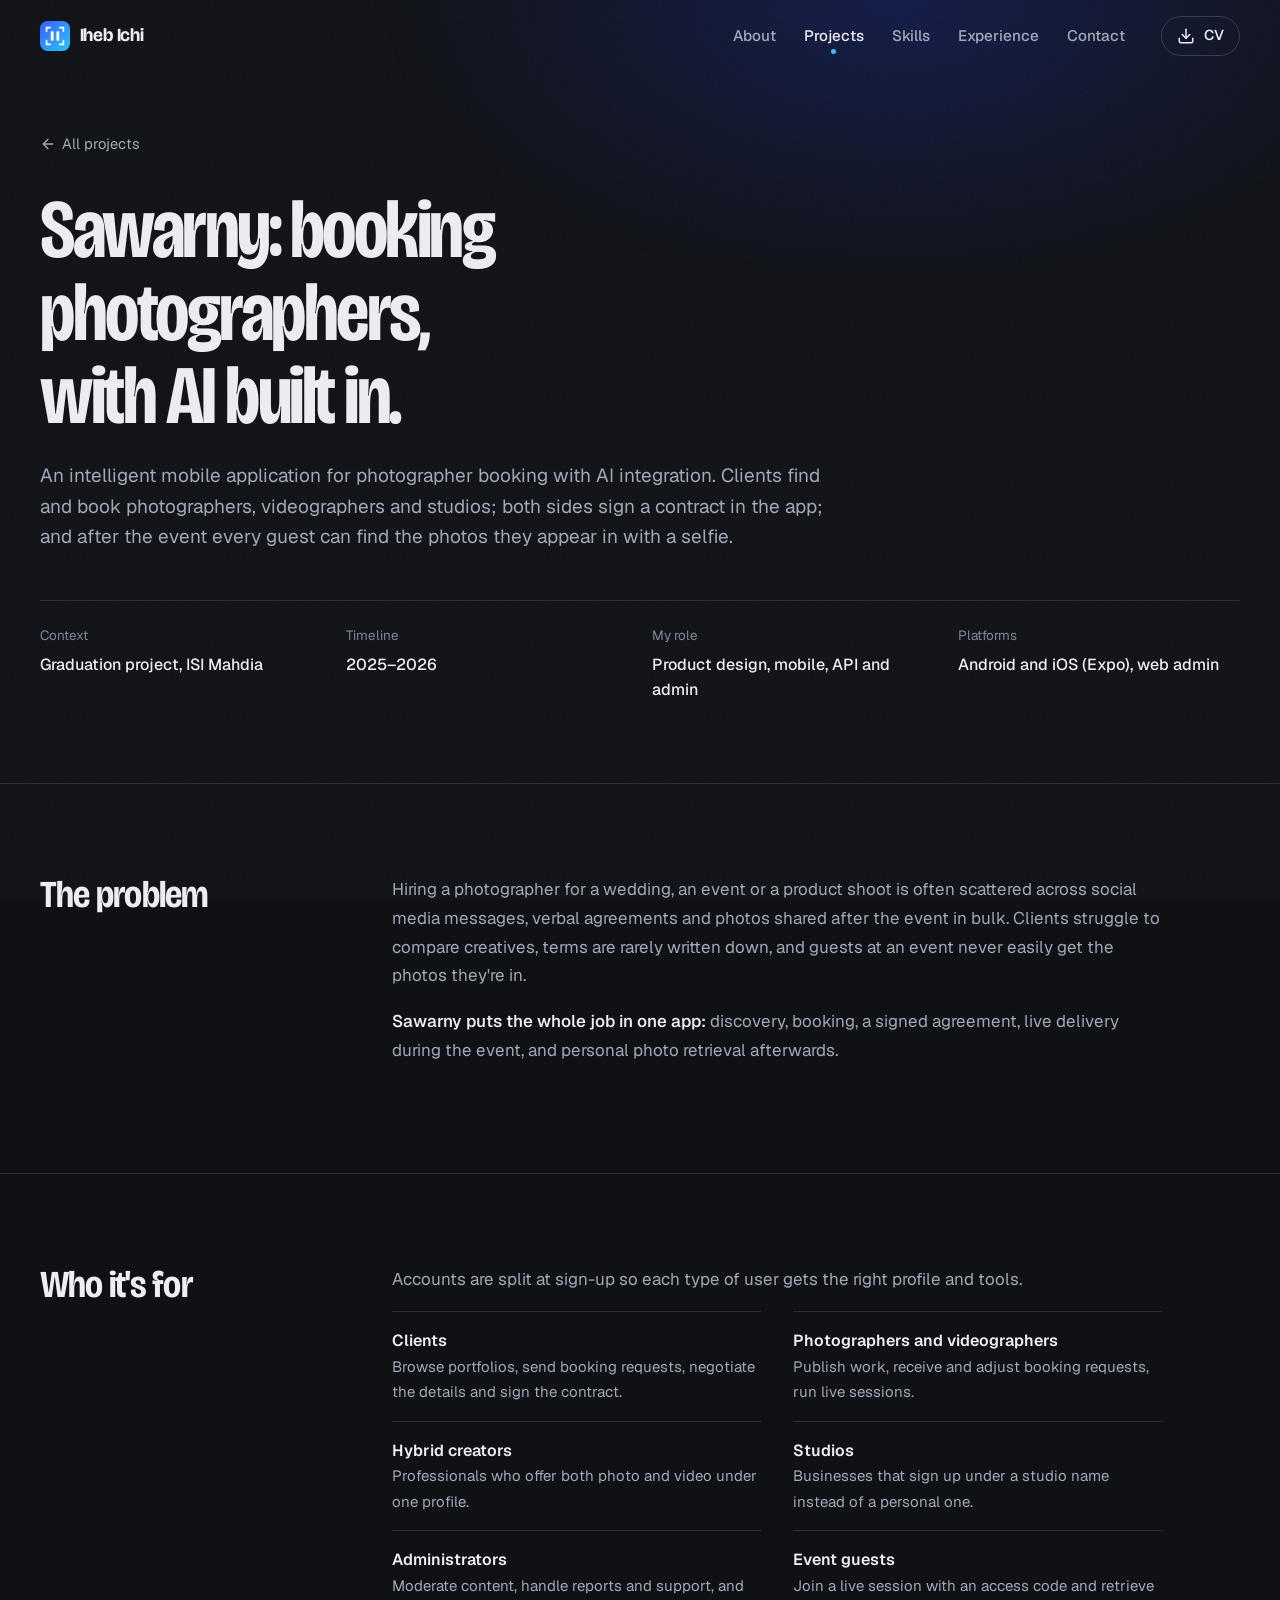
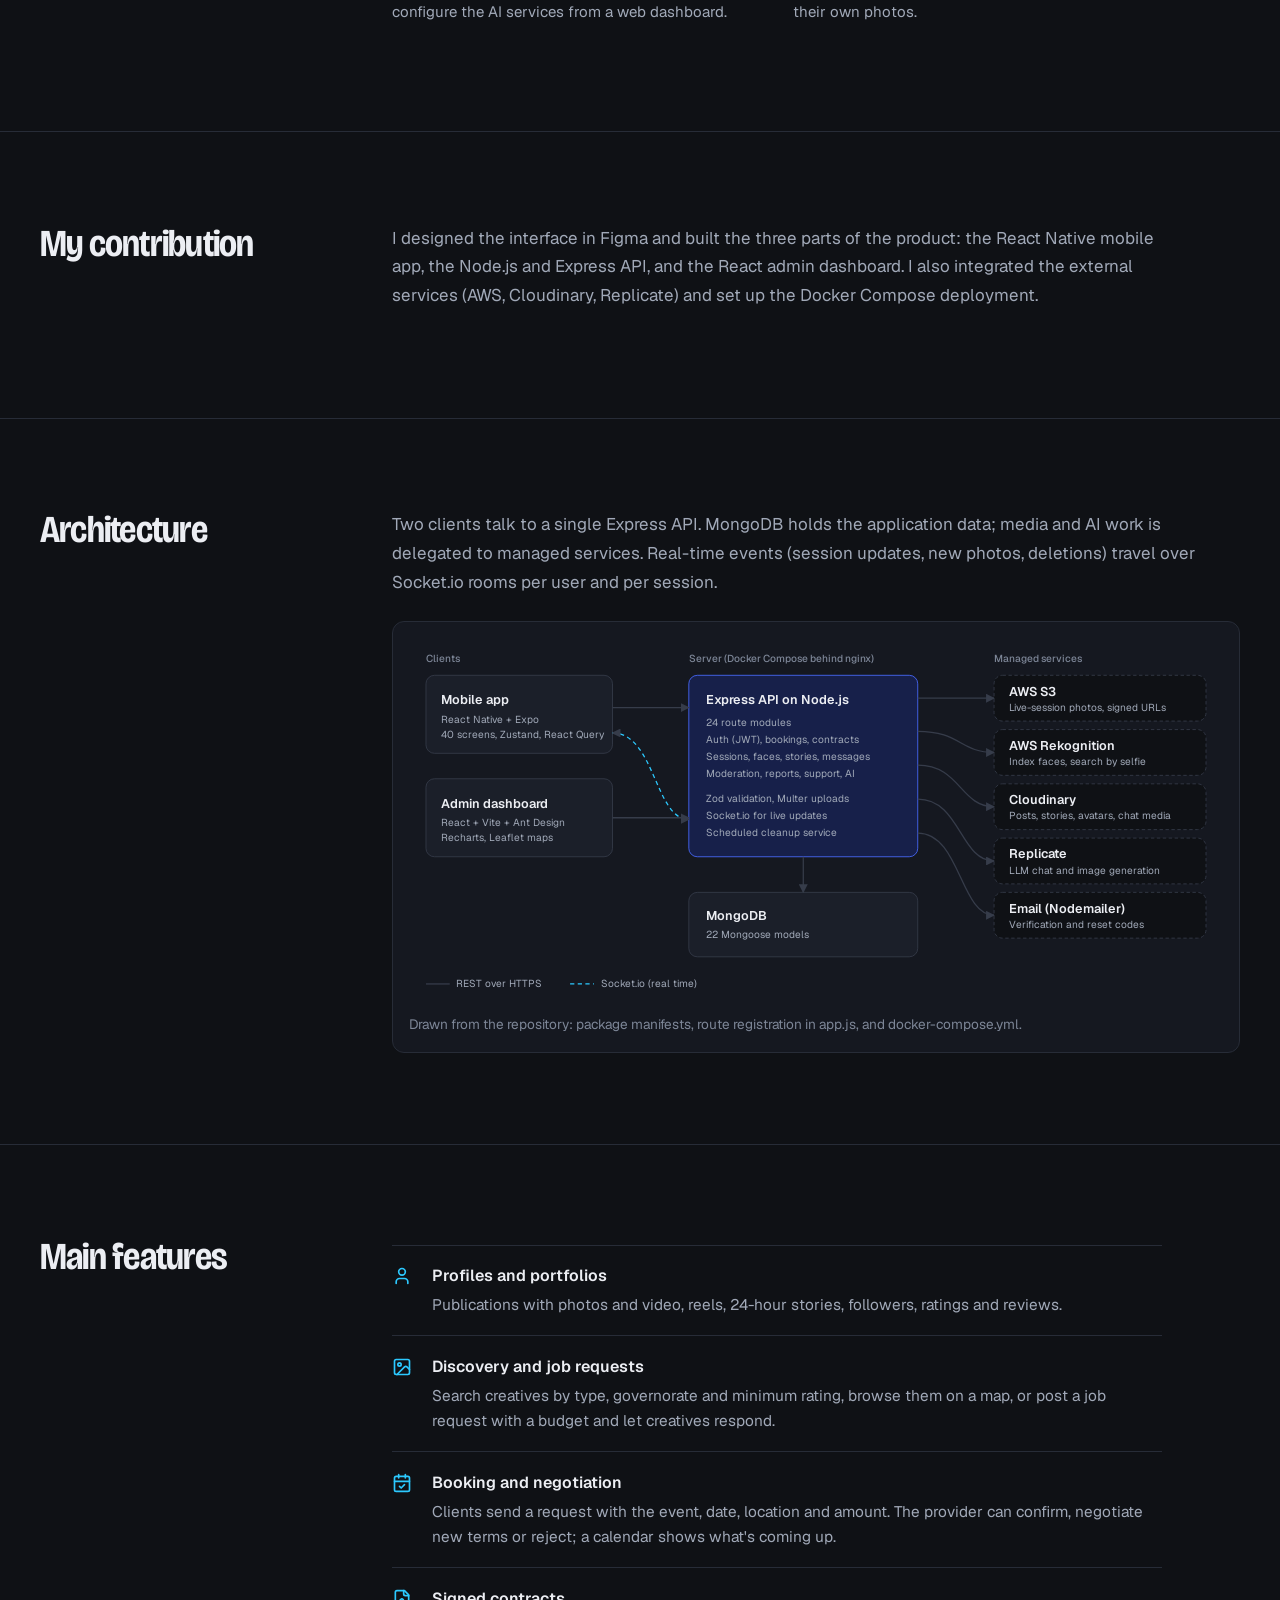
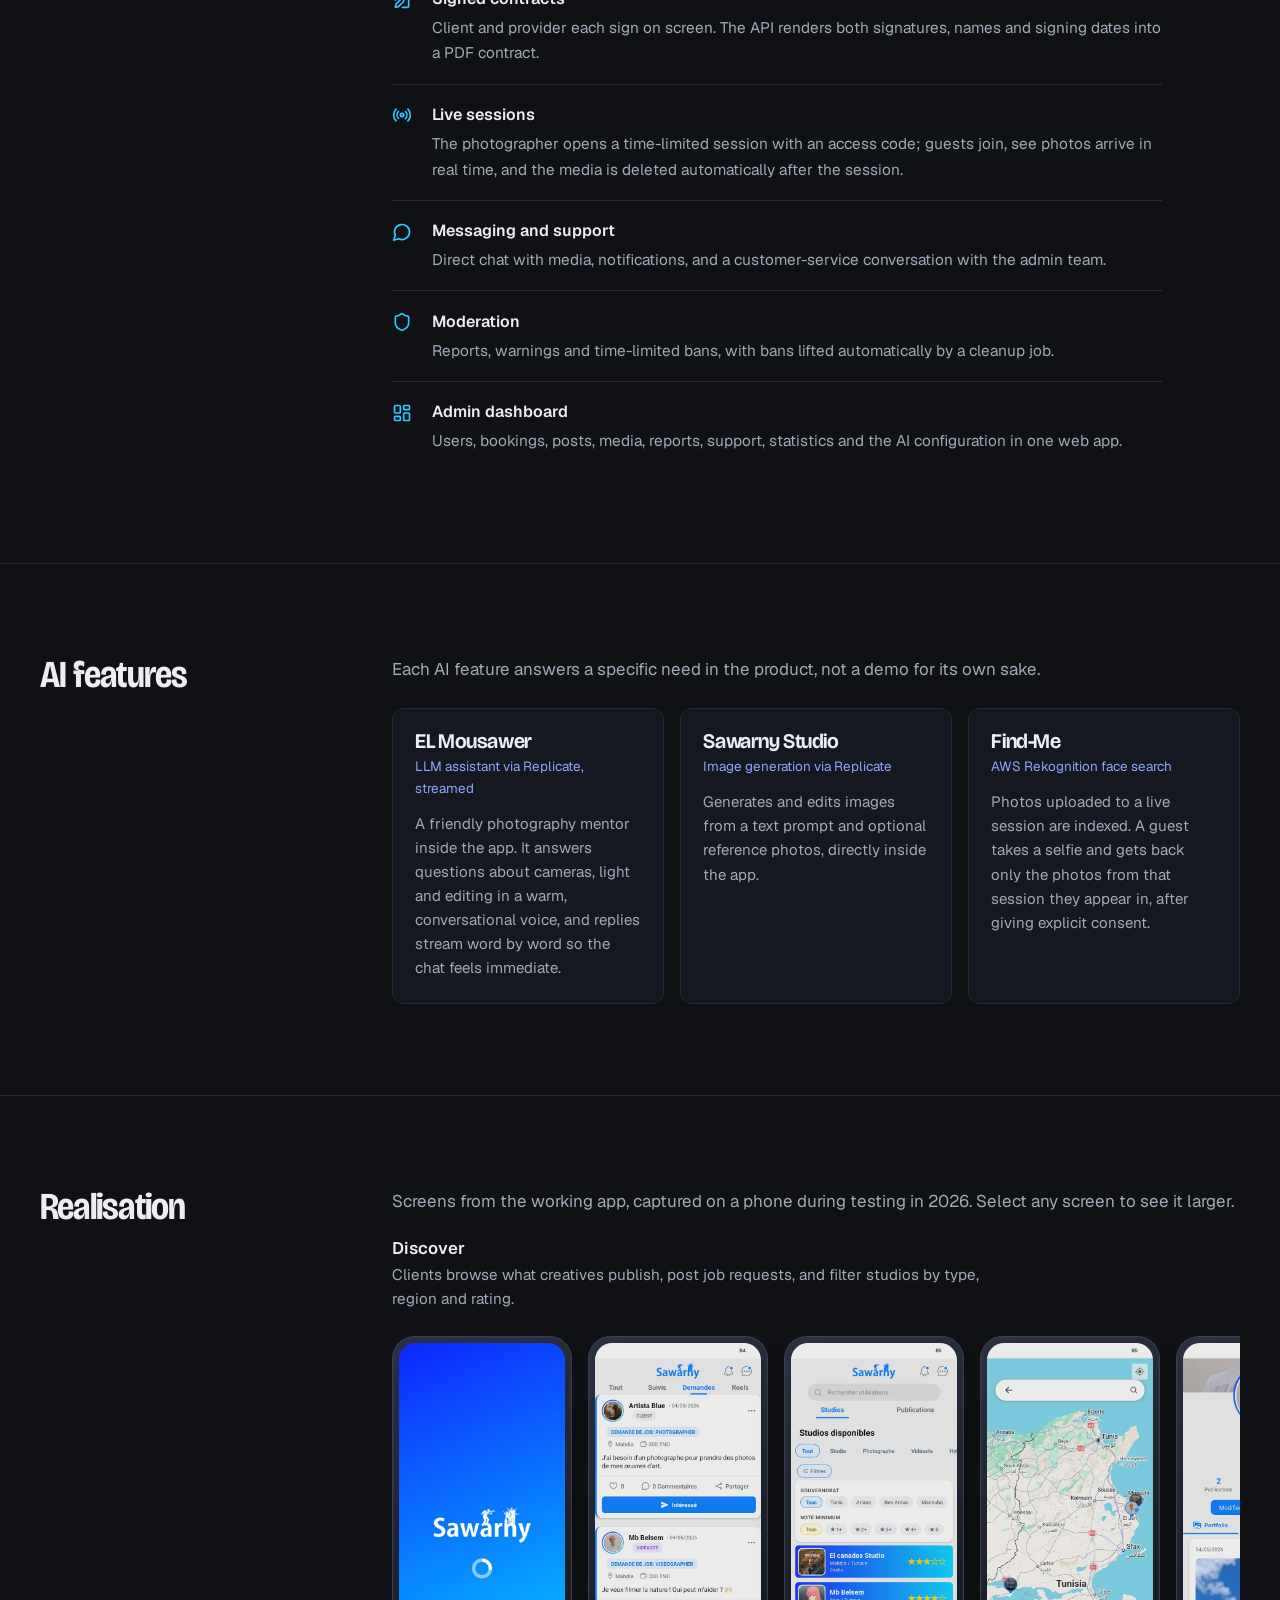
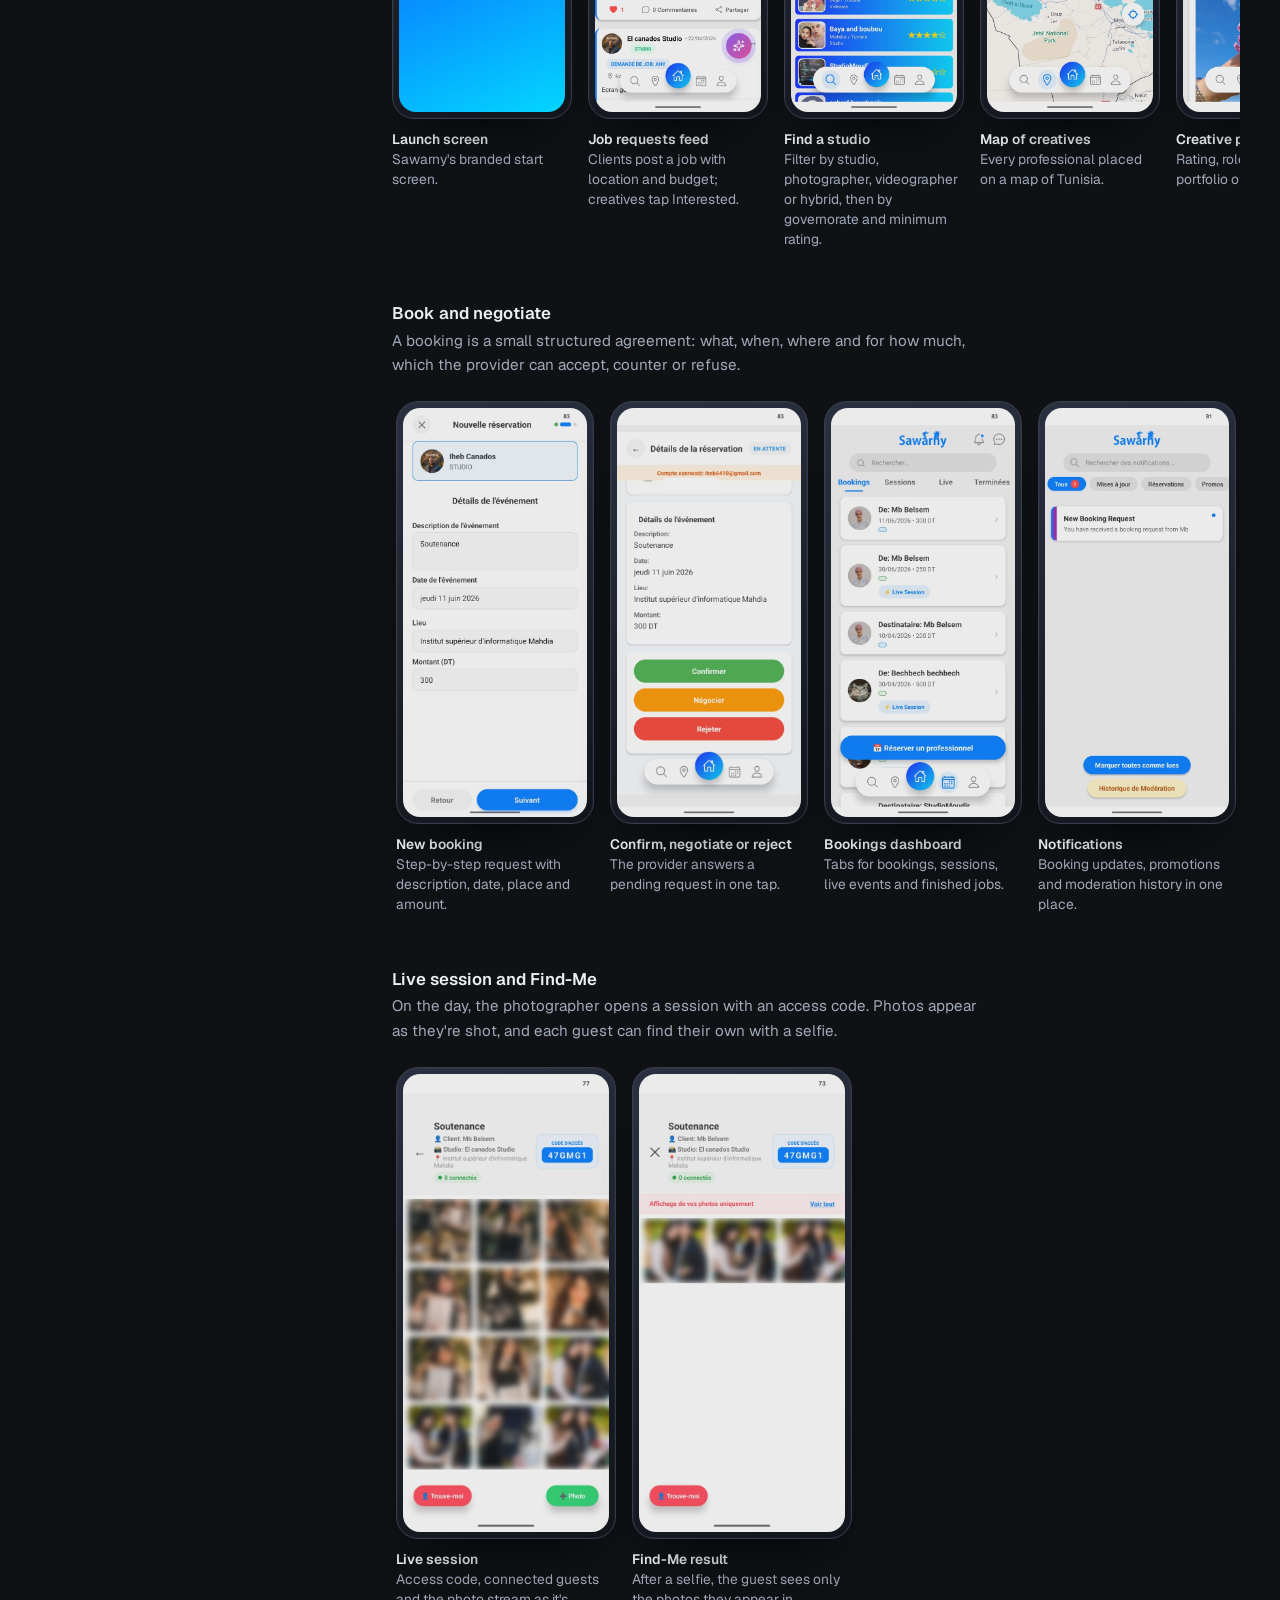
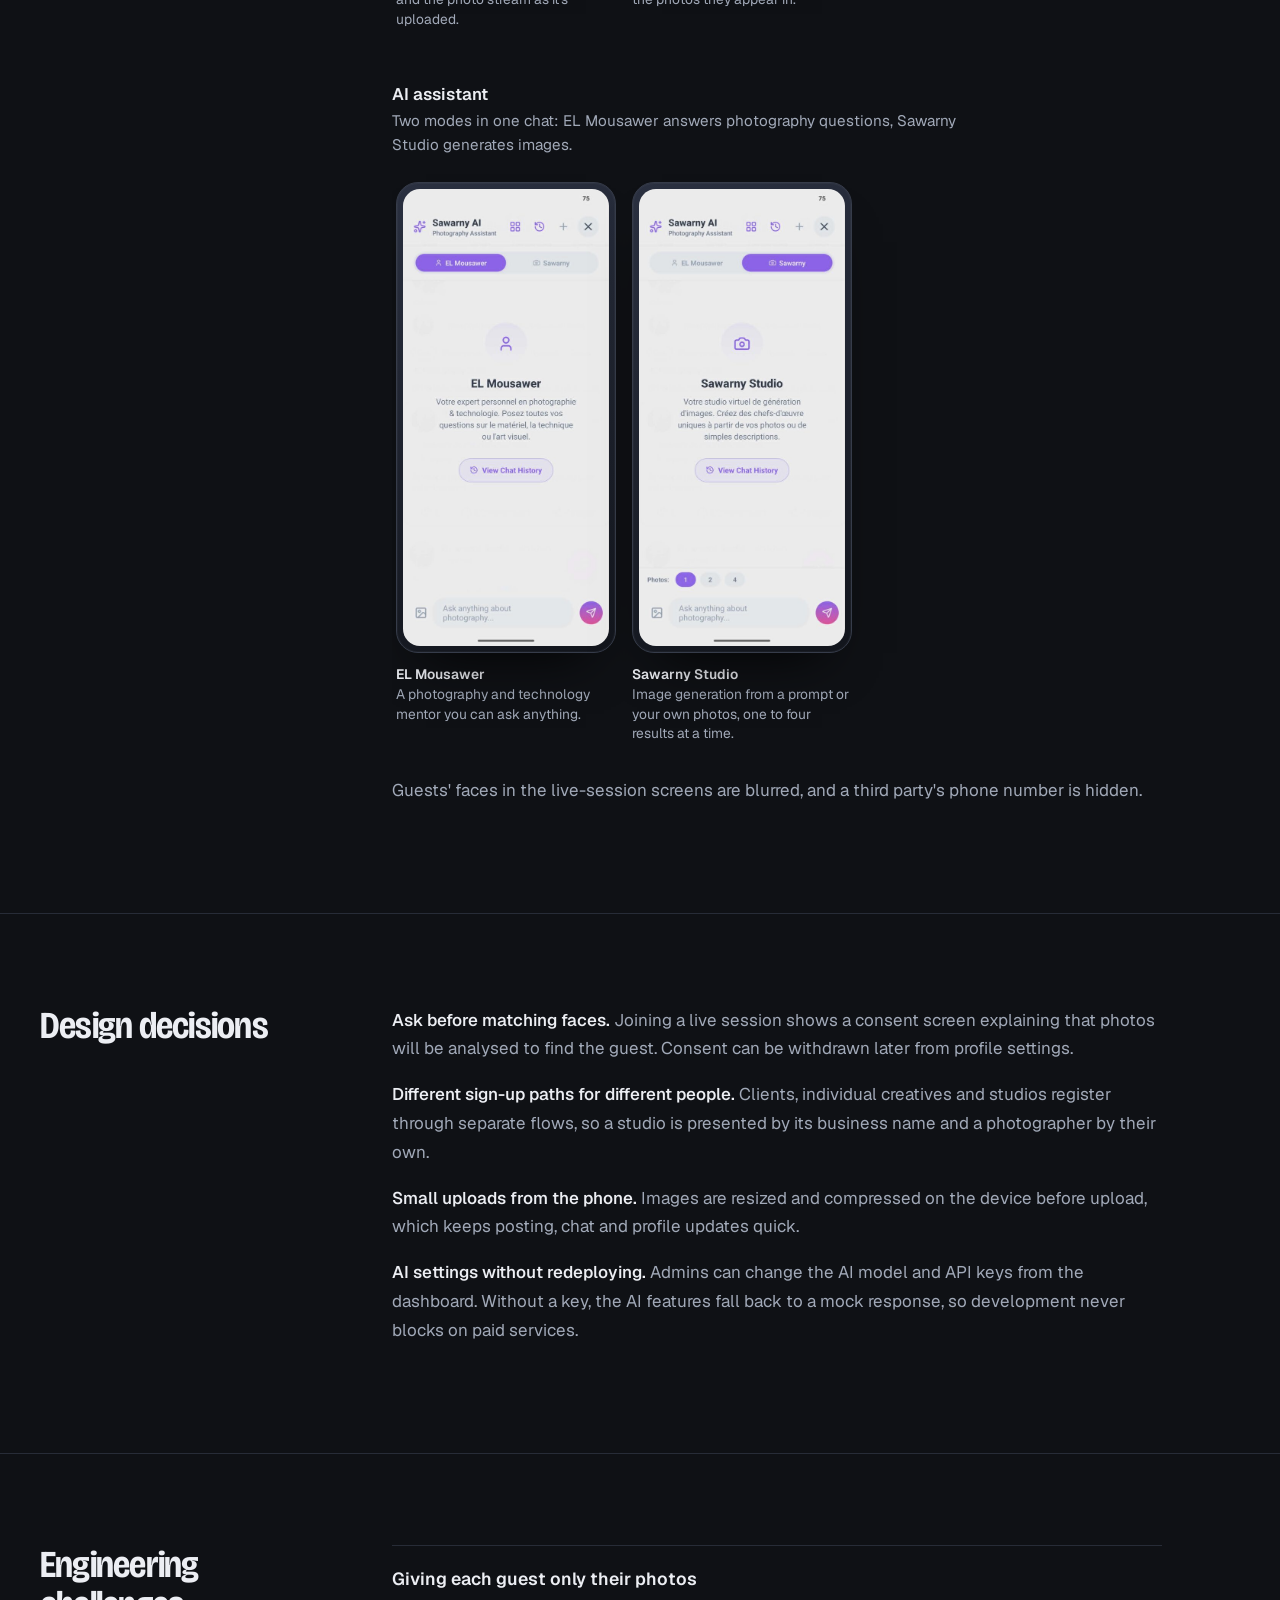
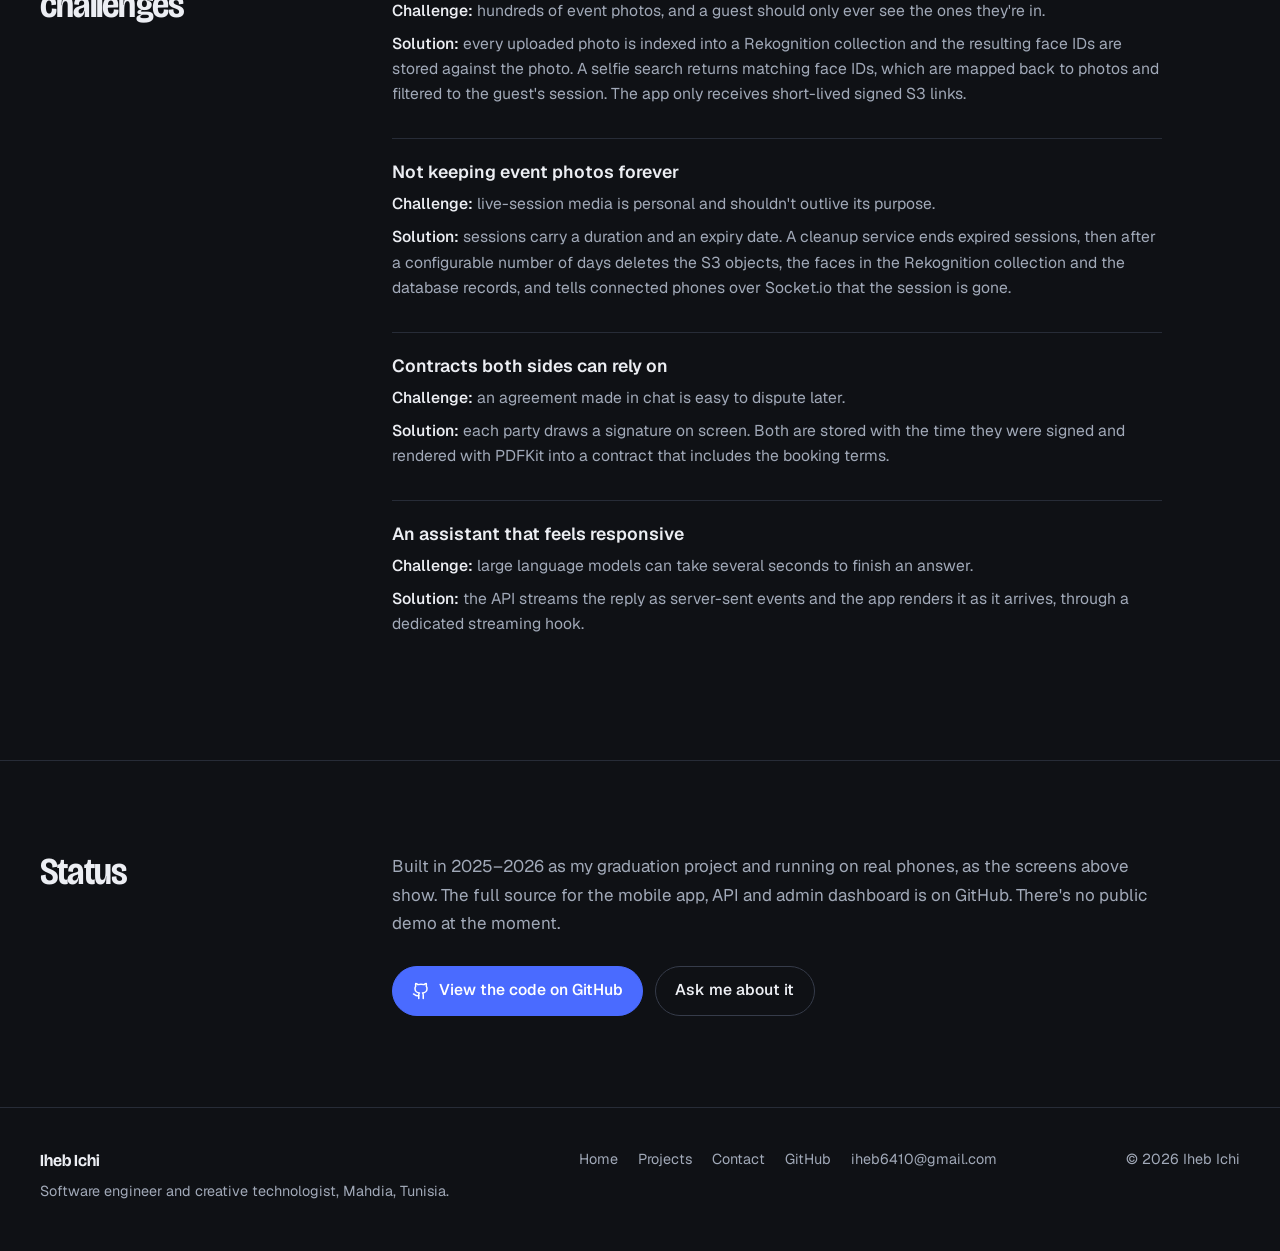
==== projects/sawarny/index.html @ cdae4310 "Portfolio site for ihebichi.me Co-Authored-By: Claude Opus 5.5 <noreply@anthropic.com>" ====
<!doctype html>
<html lang="en">
<head>
  <meta charset="utf-8">
  <meta name="viewport" content="width=device-width, initial-scale=1">
  <title>Sawarny case study — Iheb Ichi</title>
  <meta name="description" content="Sawarny: an intelligent mobile app for booking photographers, with AI integration. React Native, Node.js, MongoDB, AWS Rekognition and Replicate. Graduation project by Iheb Ichi.">
  <meta name="theme-color" content="#0f1115">
  <link rel="canonical" href="https://ihebichi.me/projects/sawarny/">
  <meta property="og:type" content="article">
  <meta property="og:site_name" content="Iheb Ichi">
  <meta property="og:title" content="Sawarny — an intelligent app for booking photographers">
  <meta property="og:description" content="Case study: mobile app, API, admin dashboard and AI features, built as a graduation project.">
  <meta property="og:image" content="https://ihebichi.me/assets/img/og-sawarny.png">
  <meta property="og:image:width" content="1200">
  <meta property="og:image:height" content="630">
  <meta property="og:url" content="https://ihebichi.me/projects/sawarny/">
  <meta name="twitter:card" content="summary_large_image">
  <meta name="twitter:image" content="https://ihebichi.me/assets/img/og-sawarny.png">
  <link rel="icon" href="/favicon.svg" type="image/svg+xml">
  <link rel="icon" href="/favicon-32.png" sizes="32x32" type="image/png">
  <link rel="apple-touch-icon" href="/apple-touch-icon.png">
  <link rel="preload" href="/assets/fonts/bricolage.woff" as="font" type="font/woff" crossorigin>
  <link rel="preload" href="/assets/fonts/geist.woff" as="font" type="font/woff" crossorigin>
  <link rel="stylesheet" href="/assets/css/site.css">
  <style>
    .d-box { fill: var(--graphite-3); stroke: var(--line-strong); }
    .d-box--api { fill: #17204a; stroke: var(--signal); }
    .d-box--ext { fill: var(--graphite); stroke: var(--line-strong); stroke-dasharray: 4 3; }
    .d-title { fill: var(--paper); font: 600 15px var(--font-body); }
    .d-sub { fill: var(--muted); font: 400 12px var(--font-body); }
    .d-group { fill: var(--quiet); font: 500 12px var(--font-body); }
    .d-line { stroke: var(--line-strong); stroke-width: 1.5; fill: none; }
    .d-line--live { stroke: var(--cyan); stroke-dasharray: 5 4; }
    .d-arrow { fill: var(--line-strong); }
  </style>
  <script>document.documentElement.classList.add('js')</script>
</head>
<body>
<svg width="0" height="0" style="position:absolute" aria-hidden="true">
  <defs>
    <symbol id="i-mark" viewBox="0 0 64 64"><defs><linearGradient id="mk" x1="0" y1="0" x2="1" y2="1"><stop offset="0" stop-color="#3a5bff"/><stop offset="1" stop-color="#22c7ff"/></linearGradient></defs><rect width="64" height="64" rx="16" fill="url(#mk)"/><g fill="none" stroke="#fff" stroke-width="3.5" stroke-linecap="round"><path d="M14 22v-8h8M42 14h8v8M50 42v8h-8M22 50h-8v-8"/></g><g fill="#fff"><rect x="23" y="22" width="6" height="20" rx="1.5"/><rect x="35" y="22" width="6" height="20" rx="1.5"/></g></symbol>
    <symbol id="i-github" viewBox="0 0 24 24" fill="none" stroke="currentColor" stroke-width="2" stroke-linecap="round" stroke-linejoin="round"><path d="M15 22v-4a4.8 4.8 0 0 0-1-3.5c3 0 6-2 6-5.5.08-1.25-.27-2.48-1-3.5.28-1.15.28-2.35 0-3.5 0 0-1 0-3 1.5-2.64-.5-5.36-.5-8 0C6 2 5 2 5 2c-.3 1.15-.3 2.35 0 3.5A5.403 5.403 0 0 0 4 9c0 3.5 3 5.5 6 5.5-.39.49-.68 1.05-.85 1.65-.17.6-.22 1.23-.15 1.85v4"/><path d="M9 18c-4.51 2-5-2-7-2"/></symbol>
    <symbol id="i-back" viewBox="0 0 24 24" fill="none" stroke="currentColor" stroke-width="2" stroke-linecap="round" stroke-linejoin="round"><path d="m12 19-7-7 7-7"/><path d="M19 12H5"/></symbol>
    <symbol id="i-download" viewBox="0 0 24 24" fill="none" stroke="currentColor" stroke-width="2" stroke-linecap="round" stroke-linejoin="round"><path d="M21 15v4a2 2 0 0 1-2 2H5a2 2 0 0 1-2-2v-4"/><path d="m7 10 5 5 5-5"/><path d="M12 15V3"/></symbol>
    <symbol id="i-cal" viewBox="0 0 24 24" fill="none" stroke="currentColor" stroke-width="2" stroke-linecap="round" stroke-linejoin="round"><rect width="18" height="18" x="3" y="4" rx="2"/><path d="M16 2v4"/><path d="M8 2v4"/><path d="M3 10h18"/><path d="m9 16 2 2 4-4"/></symbol>
    <symbol id="i-sign" viewBox="0 0 24 24" fill="none" stroke="currentColor" stroke-width="2" stroke-linecap="round" stroke-linejoin="round"><path d="M12.5 22H18a2 2 0 0 0 2-2V7l-5-5H6a2 2 0 0 0-2 2v9.5"/><path d="M14 2v4a2 2 0 0 0 2 2h4"/><path d="M13.378 15.626a1 1 0 1 0-3.004-3.004l-5.01 5.012a2 2 0 0 0-.506.854l-.837 2.87a.5.5 0 0 0 .62.62l2.87-.837a2 2 0 0 0 .854-.506z"/></symbol>
    <symbol id="i-live" viewBox="0 0 24 24" fill="none" stroke="currentColor" stroke-width="2" stroke-linecap="round" stroke-linejoin="round"><path d="M4.9 19.1C1 15.2 1 8.8 4.9 4.9"/><path d="M7.8 16.2c-2.3-2.3-2.3-6.1 0-8.5"/><circle cx="12" cy="12" r="2"/><path d="M16.2 7.8c2.3 2.3 2.3 6.1 0 8.5"/><path d="M19.1 4.9C23 8.8 23 15.1 19.1 19"/></symbol>
    <symbol id="i-chat" viewBox="0 0 24 24" fill="none" stroke="currentColor" stroke-width="2" stroke-linecap="round" stroke-linejoin="round"><path d="M7.9 20A9 9 0 1 0 4 16.1L2 22Z"/></symbol>
    <symbol id="i-user" viewBox="0 0 24 24" fill="none" stroke="currentColor" stroke-width="2" stroke-linecap="round" stroke-linejoin="round"><path d="M19 21v-2a4 4 0 0 0-4-4H9a4 4 0 0 0-4 4v2"/><circle cx="12" cy="7" r="4"/></symbol>
    <symbol id="i-shield" viewBox="0 0 24 24" fill="none" stroke="currentColor" stroke-width="2" stroke-linecap="round" stroke-linejoin="round"><path d="M20 13c0 5-3.5 7.5-7.66 8.95a1 1 0 0 1-.67-.01C7.5 20.5 4 18 4 13V6a1 1 0 0 1 1-1c2 0 4.5-1.2 6.24-2.72a1.17 1.17 0 0 1 1.52 0C14.51 3.81 17 5 19 5a1 1 0 0 1 1 1z"/></symbol>
    <symbol id="i-dash" viewBox="0 0 24 24" fill="none" stroke="currentColor" stroke-width="2" stroke-linecap="round" stroke-linejoin="round"><rect width="7" height="9" x="3" y="3" rx="1"/><rect width="7" height="5" x="14" y="3" rx="1"/><rect width="7" height="9" x="14" y="12" rx="1"/><rect width="7" height="5" x="3" y="16" rx="1"/></symbol>
    <symbol id="i-x" viewBox="0 0 24 24" fill="none" stroke="currentColor" stroke-width="2" stroke-linecap="round" stroke-linejoin="round"><path d="M18 6 6 18"/><path d="m6 6 12 12"/></symbol>
    <symbol id="i-image" viewBox="0 0 24 24" fill="none" stroke="currentColor" stroke-width="2" stroke-linecap="round" stroke-linejoin="round"><rect width="18" height="18" x="3" y="3" rx="2"/><circle cx="9" cy="9" r="2"/><path d="m21 15-3.086-3.086a2 2 0 0 0-2.828 0L6 21"/></symbol>
  </defs>
</svg>

<a class="skip-link" href="#main">Skip to content</a>
<div class="grain" aria-hidden="true"></div>
<div class="cursor-light" aria-hidden="true"></div>

<header class="site-header" id="top">
  <nav class="nav wrap" aria-label="Main">
    <a class="wordmark" href="/" aria-label="Iheb Ichi, home"><svg class="wordmark__mark" aria-hidden="true" viewBox="0 0 64 64"><use href="#i-mark"/></svg>Iheb Ichi</a>
    <ul class="nav__links">
      <li><a href="/#about">About</a></li>
      <li><a href="/#work" aria-current="true">Projects</a></li>
      <li><a href="/#skills">Skills</a></li>
      <li><a href="/#experience">Experience</a></li>
      <li><a href="/#contact">Contact</a></li>
    </ul>
    <a class="btn btn--small" href="/cv/Iheb-Ichi-CV.pdf" download="Iheb-Ichi-CV.pdf" style="display:inline-flex"><svg aria-hidden="true"><use href="#i-download"/></svg>CV</a>
  </nav>
</header>

<main id="main">
  <section class="cs-hero">
    <div class="wrap">
      <a class="crumb" href="/#work"><svg aria-hidden="true"><use href="#i-back"/></svg>All projects</a>
      <h1>Sawarny: booking photographers, with AI built in.</h1>
      <p class="cs-hero__sub">An intelligent mobile application for photographer booking with AI integration. Clients find and book photographers, videographers and studios; both sides sign a contract in the app; and after the event every guest can find the photos they appear in with a selfie.</p>
      <dl class="cs-meta">
        <div><dt>Context</dt><dd>Graduation project, ISI Mahdia</dd></div>
        <div><dt>Timeline</dt><dd>2025–2026</dd></div>
        <div><dt>My role</dt><dd>Product design, mobile, API and admin</dd></div>
        <div><dt>Platforms</dt><dd>Android and iOS (Expo), web admin</dd></div>
      </dl>
    </div>
  </section>

  <section class="cs-section" aria-labelledby="cs-problem">
    <div class="wrap cs-grid">
      <h2 id="cs-problem">The problem</h2>
      <div class="cs-body">
        <p>Hiring a photographer for a wedding, an event or a product shoot is often scattered across social media messages, verbal agreements and photos shared after the event in bulk. Clients struggle to compare creatives, terms are rarely written down, and guests at an event never easily get the photos they're in.</p>
        <p><strong>Sawarny puts the whole job in one app:</strong> discovery, booking, a signed agreement, live delivery during the event, and personal photo retrieval afterwards.</p>
      </div>
    </div>
  </section>

  <section class="cs-section" aria-labelledby="cs-users">
    <div class="wrap cs-grid">
      <h2 id="cs-users">Who it's for</h2>
      <div class="cs-body">
        <p>Accounts are split at sign-up so each type of user gets the right profile and tools.</p>
        <ul class="users">
          <li><strong>Clients</strong><span>Browse portfolios, send booking requests, negotiate the details and sign the contract.</span></li>
          <li><strong>Photographers and videographers</strong><span>Publish work, receive and adjust booking requests, run live sessions.</span></li>
          <li><strong>Hybrid creators</strong><span>Professionals who offer both photo and video under one profile.</span></li>
          <li><strong>Studios</strong><span>Businesses that sign up under a studio name instead of a personal one.</span></li>
          <li><strong>Administrators</strong><span>Moderate content, handle reports and support, and configure the AI services from a web dashboard.</span></li>
          <li><strong>Event guests</strong><span>Join a live session with an access code and retrieve their own photos.</span></li>
        </ul>
      </div>
    </div>
  </section>

  <section class="cs-section" aria-labelledby="cs-role">
    <div class="wrap cs-grid">
      <h2 id="cs-role">My contribution</h2>
      <div class="cs-body">
        <p>I designed the interface in Figma and built the three parts of the product: the React Native mobile app, the Node.js and Express API, and the React admin dashboard. I also integrated the external services (AWS, Cloudinary, Replicate) and set up the Docker Compose deployment.</p>
      </div>
    </div>
  </section>

  <section class="cs-section" aria-labelledby="cs-arch">
    <div class="wrap cs-grid">
      <h2 id="cs-arch">Architecture</h2>
      <div class="cs-body" style="max-width:none">
        <p>Two clients talk to a single Express API. MongoDB holds the application data; media and AI work is delegated to managed services. Real-time events (session updates, new photos, deletions) travel over Socket.io rooms per user and per session.</p>
        <figure class="diagram">
          <svg viewBox="0 0 960 430" role="img" aria-labelledby="arch-title arch-desc">
            <title id="arch-title">Sawarny system architecture</title>
            <desc id="arch-desc">A React Native mobile app and a React admin dashboard call an Express API over REST and Socket.io, served behind nginx with Docker Compose. The API stores data in MongoDB and uses AWS S3 for session photos, AWS Rekognition for face search, Cloudinary for posts and profile media, Replicate for the AI assistant and image generation, and Nodemailer for email codes.</desc>
            <defs><marker id="arr" viewBox="0 0 10 10" refX="9" refY="5" markerWidth="7" markerHeight="7" orient="auto-start-reverse"><path d="M0 0 10 5 0 10z" class="d-arrow"/></marker></defs>

            <text x="20" y="28" class="d-group">Clients</text>
            <rect x="20" y="44" width="220" height="92" rx="10" class="d-box"/>
            <text x="38" y="78" class="d-title">Mobile app</text>
            <text x="38" y="100" class="d-sub">React Native + Expo</text>
            <text x="38" y="118" class="d-sub">40 screens, Zustand, React Query</text>

            <rect x="20" y="166" width="220" height="92" rx="10" class="d-box"/>
            <text x="38" y="200" class="d-title">Admin dashboard</text>
            <text x="38" y="222" class="d-sub">React + Vite + Ant Design</text>
            <text x="38" y="240" class="d-sub">Recharts, Leaflet maps</text>

            <text x="330" y="28" class="d-group">Server (Docker Compose behind nginx)</text>
            <rect x="330" y="44" width="270" height="214" rx="10" class="d-box d-box--api"/>
            <text x="350" y="78" class="d-title">Express API on Node.js</text>
            <text x="350" y="104" class="d-sub">24 route modules</text>
            <text x="350" y="124" class="d-sub">Auth (JWT), bookings, contracts</text>
            <text x="350" y="144" class="d-sub">Sessions, faces, stories, messages</text>
            <text x="350" y="164" class="d-sub">Moderation, reports, support, AI</text>
            <text x="350" y="194" class="d-sub">Zod validation, Multer uploads</text>
            <text x="350" y="214" class="d-sub">Socket.io for live updates</text>
            <text x="350" y="234" class="d-sub">Scheduled cleanup service</text>

            <rect x="330" y="300" width="270" height="76" rx="10" class="d-box"/>
            <text x="350" y="332" class="d-title">MongoDB</text>
            <text x="350" y="354" class="d-sub">22 Mongoose models</text>

            <text x="690" y="28" class="d-group">Managed services</text>
            <rect x="690" y="44" width="250" height="54" rx="10" class="d-box d-box--ext"/>
            <text x="708" y="68" class="d-title">AWS S3</text><text x="708" y="86" class="d-sub">Live-session photos, signed URLs</text>
            <rect x="690" y="108" width="250" height="54" rx="10" class="d-box d-box--ext"/>
            <text x="708" y="132" class="d-title">AWS Rekognition</text><text x="708" y="150" class="d-sub">Index faces, search by selfie</text>
            <rect x="690" y="172" width="250" height="54" rx="10" class="d-box d-box--ext"/>
            <text x="708" y="196" class="d-title">Cloudinary</text><text x="708" y="214" class="d-sub">Posts, stories, avatars, chat media</text>
            <rect x="690" y="236" width="250" height="54" rx="10" class="d-box d-box--ext"/>
            <text x="708" y="260" class="d-title">Replicate</text><text x="708" y="278" class="d-sub">LLM chat and image generation</text>
            <rect x="690" y="300" width="250" height="54" rx="10" class="d-box d-box--ext"/>
            <text x="708" y="324" class="d-title">Email (Nodemailer)</text><text x="708" y="342" class="d-sub">Verification and reset codes</text>

            <path d="M240 82 H330" class="d-line" marker-end="url(#arr)"/>
            <path d="M240 112 C290 112 290 214 330 214" class="d-line d-line--live" marker-start="url(#arr)" marker-end="url(#arr)"/>
            <path d="M240 212 H330" class="d-line" marker-end="url(#arr)"/>
            <path d="M465 258 V300" class="d-line" marker-end="url(#arr)"/>
            <path d="M600 71 H690" class="d-line" marker-end="url(#arr)"/>
            <path d="M600 110 C650 110 650 135 690 135" class="d-line" marker-end="url(#arr)"/>
            <path d="M600 150 C650 150 650 199 690 199" class="d-line" marker-end="url(#arr)"/>
            <path d="M600 190 C650 190 650 263 690 263" class="d-line" marker-end="url(#arr)"/>
            <path d="M600 230 C650 230 650 327 690 327" class="d-line" marker-end="url(#arr)"/>

            <path d="M20 408 h28" class="d-line"/><text x="56" y="412" class="d-sub">REST over HTTPS</text>
            <path d="M190 408 h28" class="d-line d-line--live"/><text x="226" y="412" class="d-sub">Socket.io (real time)</text>
          </svg>
          <figcaption>Drawn from the repository: package manifests, route registration in app.js, and docker-compose.yml.</figcaption>
        </figure>
      </div>
    </div>
  </section>

  <section class="cs-section" aria-labelledby="cs-features">
    <div class="wrap cs-grid">
      <h2 id="cs-features">Main features</h2>
      <div class="cs-body">
        <ul class="feature-list">
          <li><svg aria-hidden="true"><use href="#i-user"/></svg><div><strong>Profiles and portfolios</strong><span>Publications with photos and video, reels, 24-hour stories, followers, ratings and reviews.</span></div></li>
          <li><svg aria-hidden="true"><use href="#i-image"/></svg><div><strong>Discovery and job requests</strong><span>Search creatives by type, governorate and minimum rating, browse them on a map, or post a job request with a budget and let creatives respond.</span></div></li>
          <li><svg aria-hidden="true"><use href="#i-cal"/></svg><div><strong>Booking and negotiation</strong><span>Clients send a request with the event, date, location and amount. The provider can confirm, negotiate new terms or reject; a calendar shows what's coming up.</span></div></li>
          <li><svg aria-hidden="true"><use href="#i-sign"/></svg><div><strong>Signed contracts</strong><span>Client and provider each sign on screen. The API renders both signatures, names and signing dates into a PDF contract.</span></div></li>
          <li><svg aria-hidden="true"><use href="#i-live"/></svg><div><strong>Live sessions</strong><span>The photographer opens a time-limited session with an access code; guests join, see photos arrive in real time, and the media is deleted automatically after the session.</span></div></li>
          <li><svg aria-hidden="true"><use href="#i-chat"/></svg><div><strong>Messaging and support</strong><span>Direct chat with media, notifications, and a customer-service conversation with the admin team.</span></div></li>
          <li><svg aria-hidden="true"><use href="#i-shield"/></svg><div><strong>Moderation</strong><span>Reports, warnings and time-limited bans, with bans lifted automatically by a cleanup job.</span></div></li>
          <li><svg aria-hidden="true"><use href="#i-dash"/></svg><div><strong>Admin dashboard</strong><span>Users, bookings, posts, media, reports, support, statistics and the AI configuration in one web app.</span></div></li>
        </ul>
      </div>
    </div>
  </section>

  <section class="cs-section" aria-labelledby="cs-ai">
    <div class="wrap cs-grid">
      <h2 id="cs-ai">AI features</h2>
      <div class="cs-body" style="max-width:none">
        <p>Each AI feature answers a specific need in the product, not a demo for its own sake.</p>
        <div class="ai-cards">
          <article class="ai-card" data-glow>
            <h3>EL Mousawer</h3>
            <p class="ai-card__how">LLM assistant via Replicate, streamed</p>
            <p>A friendly photography mentor inside the app. It answers questions about cameras, light and editing in a warm, conversational voice, and replies stream word by word so the chat feels immediate.</p>
          </article>
          <article class="ai-card" data-glow>
            <h3>Sawarny Studio</h3>
            <p class="ai-card__how">Image generation via Replicate</p>
            <p>Generates and edits images from a text prompt and optional reference photos, directly inside the app.</p>
          </article>
          <article class="ai-card" data-glow>
            <h3>Find-Me</h3>
            <p class="ai-card__how">AWS Rekognition face search</p>
            <p>Photos uploaded to a live session are indexed. A guest takes a selfie and gets back only the photos from that session they appear in, after giving explicit consent.</p>
          </article>
        </div>
      </div>
    </div>
  </section>

  <section class="cs-section" aria-labelledby="cs-real">
    <div class="wrap cs-grid">
      <h2 id="cs-real">Realisation</h2>
      <div class="cs-body" style="max-width:none">
        <p>Screens from the working app, captured on a phone during testing in 2026. Select any screen to see it larger.</p>
        <div class="shots">
          <div class="shots__group">
            <h3>Discover</h3>
            <p>Clients browse what creatives publish, post job requests, and filter studios by type, region and rating.</p>
            <ul class="shots__row">
              <li><figure class="shot"><button type="button" data-shot="Launch screen: Sawarny's branded start screen." aria-label="Enlarge screenshot: Launch screen"><div class="phone"><img src="/assets/img/sawarny/01-splash.jpg" alt="Sawarny app, launch screen screen" loading="lazy" width="540" height="1200"></div></button><figcaption><strong>Launch screen</strong>Sawarny's branded start screen.</figcaption></figure></li>
              <li><figure class="shot"><button type="button" data-shot="Job requests feed: Clients post a job with location and budget; creatives tap Interested." aria-label="Enlarge screenshot: Job requests feed"><div class="phone"><img src="/assets/img/sawarny/02-feed-requests.jpg" alt="Sawarny app, job requests feed screen" loading="lazy" width="540" height="1200"></div></button><figcaption><strong>Job requests feed</strong>Clients post a job with location and budget; creatives tap Interested.</figcaption></figure></li>
              <li><figure class="shot"><button type="button" data-shot="Find a studio: Filter by studio, photographer, videographer or hybrid, then by governorate and minimum rating." aria-label="Enlarge screenshot: Find a studio"><div class="phone"><img src="/assets/img/sawarny/03-search-studios.jpg" alt="Sawarny app, find a studio screen" loading="lazy" width="540" height="1200"></div></button><figcaption><strong>Find a studio</strong>Filter by studio, photographer, videographer or hybrid, then by governorate and minimum rating.</figcaption></figure></li>
              <li><figure class="shot"><button type="button" data-shot="Map of creatives: Every professional placed on a map of Tunisia." aria-label="Enlarge screenshot: Map of creatives"><div class="phone"><img src="/assets/img/sawarny/04-map.jpg" alt="Sawarny app, map of creatives screen" loading="lazy" width="540" height="1200"></div></button><figcaption><strong>Map of creatives</strong>Every professional placed on a map of Tunisia.</figcaption></figure></li>
              <li><figure class="shot"><button type="button" data-shot="Creative profile: Rating, role, followers and a portfolio of publications." aria-label="Enlarge screenshot: Creative profile"><div class="phone"><img src="/assets/img/sawarny/05-profile.jpg" alt="Sawarny app, creative profile screen" loading="lazy" width="540" height="1200"></div></button><figcaption><strong>Creative profile</strong>Rating, role, followers and a portfolio of publications.</figcaption></figure></li>
            </ul>
          </div>
          <div class="shots__group">
            <h3>Book and negotiate</h3>
            <p>A booking is a small structured agreement: what, when, where and for how much, which the provider can accept, counter or refuse.</p>
            <ul class="shots__row">
              <li><figure class="shot"><button type="button" data-shot="New booking: Step-by-step request with description, date, place and amount." aria-label="Enlarge screenshot: New booking"><div class="phone"><img src="/assets/img/sawarny/06-new-booking.jpg" alt="Sawarny app, new booking screen" loading="lazy" width="540" height="1200"></div></button><figcaption><strong>New booking</strong>Step-by-step request with description, date, place and amount.</figcaption></figure></li>
              <li><figure class="shot"><button type="button" data-shot="Confirm, negotiate or reject: The provider answers a pending request in one tap." aria-label="Enlarge screenshot: Confirm, negotiate or reject"><div class="phone"><img src="/assets/img/sawarny/07-booking-details.jpg" alt="Sawarny app, confirm, negotiate or reject screen" loading="lazy" width="540" height="1200"></div></button><figcaption><strong>Confirm, negotiate or reject</strong>The provider answers a pending request in one tap.</figcaption></figure></li>
              <li><figure class="shot"><button type="button" data-shot="Bookings dashboard: Tabs for bookings, sessions, live events and finished jobs." aria-label="Enlarge screenshot: Bookings dashboard"><div class="phone"><img src="/assets/img/sawarny/08-bookings.jpg" alt="Sawarny app, bookings dashboard screen" loading="lazy" width="540" height="1200"></div></button><figcaption><strong>Bookings dashboard</strong>Tabs for bookings, sessions, live events and finished jobs.</figcaption></figure></li>
              <li><figure class="shot"><button type="button" data-shot="Notifications: Booking updates, promotions and moderation history in one place." aria-label="Enlarge screenshot: Notifications"><div class="phone"><img src="/assets/img/sawarny/09-notifications.jpg" alt="Sawarny app, notifications screen" loading="lazy" width="540" height="1200"></div></button><figcaption><strong>Notifications</strong>Booking updates, promotions and moderation history in one place.</figcaption></figure></li>
            </ul>
          </div>
          <div class="shots__group">
            <h3>Live session and Find-Me</h3>
            <p>On the day, the photographer opens a session with an access code. Photos appear as they're shot, and each guest can find their own with a selfie.</p>
            <ul class="shots__row">
              <li><figure class="shot"><button type="button" data-shot="Live session: Access code, connected guests and the photo stream as it's uploaded." aria-label="Enlarge screenshot: Live session"><div class="phone"><img src="/assets/img/sawarny/10-live-session.jpg" alt="Sawarny app, live session screen" loading="lazy" width="540" height="1200"></div></button><figcaption><strong>Live session</strong>Access code, connected guests and the photo stream as it's uploaded.</figcaption></figure></li>
              <li><figure class="shot"><button type="button" data-shot="Find-Me result: After a selfie, the guest sees only the photos they appear in." aria-label="Enlarge screenshot: Find-Me result"><div class="phone"><img src="/assets/img/sawarny/11-find-me.jpg" alt="Sawarny app, find-me result screen" loading="lazy" width="540" height="1200"></div></button><figcaption><strong>Find-Me result</strong>After a selfie, the guest sees only the photos they appear in.</figcaption></figure></li>
            </ul>
          </div>
          <div class="shots__group">
            <h3>AI assistant</h3>
            <p>Two modes in one chat: EL Mousawer answers photography questions, Sawarny Studio generates images.</p>
            <ul class="shots__row">
              <li><figure class="shot"><button type="button" data-shot="EL Mousawer: A photography and technology mentor you can ask anything." aria-label="Enlarge screenshot: EL Mousawer"><div class="phone"><img src="/assets/img/sawarny/12-el-mousawer.jpg" alt="Sawarny app, el mousawer screen" loading="lazy" width="540" height="1200"></div></button><figcaption><strong>EL Mousawer</strong>A photography and technology mentor you can ask anything.</figcaption></figure></li>
              <li><figure class="shot"><button type="button" data-shot="Sawarny Studio: Image generation from a prompt or your own photos, one to four results at a time." aria-label="Enlarge screenshot: Sawarny Studio"><div class="phone"><img src="/assets/img/sawarny/13-sawarny-studio.jpg" alt="Sawarny app, sawarny studio screen" loading="lazy" width="540" height="1200"></div></button><figcaption><strong>Sawarny Studio</strong>Image generation from a prompt or your own photos, one to four results at a time.</figcaption></figure></li>
            </ul>
          </div>
        </div>
        <p class="shots__note">Guests' faces in the live-session screens are blurred, and a third party's phone number is hidden.</p>
      </div>
    </div>
  </section>

  <section class="cs-section" aria-labelledby="cs-design">
    <div class="wrap cs-grid">
      <h2 id="cs-design">Design decisions</h2>
      <div class="cs-body">
        <p><strong>Ask before matching faces.</strong> Joining a live session shows a consent screen explaining that photos will be analysed to find the guest. Consent can be withdrawn later from profile settings.</p>
        <p><strong>Different sign-up paths for different people.</strong> Clients, individual creatives and studios register through separate flows, so a studio is presented by its business name and a photographer by their own.</p>
        <p><strong>Small uploads from the phone.</strong> Images are resized and compressed on the device before upload, which keeps posting, chat and profile updates quick.</p>
        <p><strong>AI settings without redeploying.</strong> Admins can change the AI model and API keys from the dashboard. Without a key, the AI features fall back to a mock response, so development never blocks on paid services.</p>
      </div>
    </div>
  </section>

  <section class="cs-section" aria-labelledby="cs-challenges">
    <div class="wrap cs-grid">
      <h2 id="cs-challenges">Engineering challenges</h2>
      <div class="cs-body">
        <ul class="challenges">
          <li>
            <h3>Giving each guest only their photos</h3>
            <p><b>Challenge:</b> hundreds of event photos, and a guest should only ever see the ones they're in.</p>
            <p><b>Solution:</b> every uploaded photo is indexed into a Rekognition collection and the resulting face IDs are stored against the photo. A selfie search returns matching face IDs, which are mapped back to photos and filtered to the guest's session. The app only receives short-lived signed S3 links.</p>
          </li>
          <li>
            <h3>Not keeping event photos forever</h3>
            <p><b>Challenge:</b> live-session media is personal and shouldn't outlive its purpose.</p>
            <p><b>Solution:</b> sessions carry a duration and an expiry date. A cleanup service ends expired sessions, then after a configurable number of days deletes the S3 objects, the faces in the Rekognition collection and the database records, and tells connected phones over Socket.io that the session is gone.</p>
          </li>
          <li>
            <h3>Contracts both sides can rely on</h3>
            <p><b>Challenge:</b> an agreement made in chat is easy to dispute later.</p>
            <p><b>Solution:</b> each party draws a signature on screen. Both are stored with the time they were signed and rendered with PDFKit into a contract that includes the booking terms.</p>
          </li>
          <li>
            <h3>An assistant that feels responsive</h3>
            <p><b>Challenge:</b> large language models can take several seconds to finish an answer.</p>
            <p><b>Solution:</b> the API streams the reply as server-sent events and the app renders it as it arrives, through a dedicated streaming hook.</p>
          </li>
        </ul>
      </div>
    </div>
  </section>

  <section class="cs-section" aria-labelledby="cs-status">
    <div class="wrap cs-grid">
      <h2 id="cs-status">Status</h2>
      <div class="cs-body">
        <p>Built in 2025–2026 as my graduation project and running on real phones, as the screens above show. The full source for the mobile app, API and admin dashboard is on GitHub. There's no public demo at the moment.</p>
        <div class="flagship__actions">
          <a class="btn btn--primary" href="https://github.com/Ihebcanados/sawarny" target="_blank" rel="noopener"><svg aria-hidden="true"><use href="#i-github"/></svg>View the code on GitHub</a>
          <a class="btn" href="/#contact">Ask me about it</a>
        </div>
      </div>
    </div>
  </section>
</main>

<footer class="site-footer">
  <div class="wrap footer">
    <div>
      <div class="footer__name">Iheb Ichi</div>
      <p style="margin:.35rem 0 0">Software engineer and creative technologist, Mahdia, Tunisia.</p>
    </div>
    <nav aria-label="Footer">
      <ul>
        <li><a href="/">Home</a></li>
        <li><a href="/#work">Projects</a></li>
        <li><a href="/#contact">Contact</a></li>
        <li><a href="https://github.com/Ihebcanados" target="_blank" rel="noopener">GitHub</a></li>
        <li><a href="mailto:iheb6410@gmail.com">iheb6410@gmail.com</a></li>
      </ul>
    </nav>
    <p style="margin:0">© <span data-year>2026</span> Iheb Ichi</p>
  </div>
</footer>
<div class="lightbox" id="lightbox" role="dialog" aria-modal="true" aria-label="Screenshot" hidden>
  <img src="" alt="">
  <button class="lightbox__close" type="button" aria-label="Close screenshot"><svg aria-hidden="true"><use href="#i-x"/></svg></button>
  <p class="lightbox__cap"></p>
</div>
<script src="/assets/js/site.js" defer></script>
</body>
</html>
---- assets/css/site.css ----
/* ==========================================================================
   Iheb Ichi — portfolio
   Concept: the camera viewfinder meets the code editor.
   Palette is derived from Sawarny's own brand gradient (blue → cyan).
   ========================================================================== */

@font-face {
  font-family: "Bricolage";
  src: url("../fonts/bricolage.woff") format("woff");
  font-weight: 400 800;
  font-stretch: 75% 100%;
  font-display: swap;
}
@font-face {
  font-family: "Geist";
  src: url("../fonts/geist.woff") format("woff");
  font-weight: 100 900;
  font-display: swap;
}
@font-face {
  font-family: "Geist Mono";
  src: url("../fonts/geist-mono.woff") format("woff");
  font-weight: 100 900;
  font-display: swap;
}

:root {
  /* Surfaces */
  --graphite: #0f1115;
  --graphite-2: #151820;
  --graphite-3: #1b1f29;
  --line: #272c37;
  --line-strong: #363c4a;

  /* Text */
  --paper: #eceef3;
  --muted: #a1a9b8;   /* 7.6:1 on graphite */
  --quiet: #7d8697;   /* 4.9:1 on graphite — supporting text only */

  /* Signal colours, from the Sawarny brand */
  --signal: #4a6bff;
  --signal-ink: #8fa6ff;
  --cyan: #2cc9ff;
  --rec: #ff4b3e;

  /* Type */
  --font-display: "Bricolage", "Geist", system-ui, sans-serif;
  --font-body: "Geist", system-ui, -apple-system, "Segoe UI", sans-serif;
  --font-mono: "Geist Mono", ui-monospace, "SFMono-Regular", Menlo, monospace;

  /* Scale (≈ perfect fourth) */
  --step--1: 0.8125rem;
  --step-0: 1rem;
  --step-1: 1.1875rem;
  --step-2: 1.5rem;
  --step-3: clamp(1.75rem, 1.3rem + 1.6vw, 2.375rem);
  --step-4: clamp(2.25rem, 1.4rem + 3.2vw, 3.75rem);
  --step-5: clamp(2.6rem, 1.2rem + 5vw, 5.25rem);

  /* Space & shape */
  --gutter: clamp(1rem, 0.5rem + 2.5vw, 2.5rem);
  --max: 1200px;
  --radius-s: 6px;
  --radius-m: 12px;
  --radius-l: 20px;

  --ease: cubic-bezier(0.2, 0.7, 0.2, 1);
  color-scheme: dark;
}

*, *::before, *::after { box-sizing: border-box; }
html { -webkit-text-size-adjust: 100%; scroll-behavior: smooth; scroll-padding-top: 88px; }
body {
  margin: 0;
  background: var(--graphite);
  color: var(--paper);
  font-family: var(--font-body);
  font-size: var(--step-0);
  line-height: 1.6;
  -webkit-font-smoothing: antialiased;
  text-rendering: optimizeLegibility;
  overflow-x: hidden;
}
img, svg { display: block; max-width: 100%; }
a { color: inherit; text-decoration-thickness: 1px; text-underline-offset: 3px; }
p { margin: 0 0 1em; }
h1, h2, h3, h4 { margin: 0; font-family: var(--font-display); font-weight: 650; line-height: 1.05; letter-spacing: -0.02em; text-wrap: balance; }
ul, ol { margin: 0; padding: 0; }
button, input, textarea, select { font: inherit; color: inherit; }
::selection { background: var(--signal); color: #fff; }

:focus-visible { outline: 2px solid var(--cyan); outline-offset: 3px; border-radius: 4px; }

.skip-link {
  position: absolute; left: 1rem; top: -100px; z-index: 100;
  background: var(--paper); color: var(--graphite); padding: .6rem 1rem; border-radius: var(--radius-s);
  font-weight: 600; text-decoration: none;
}
.skip-link:focus { top: 1rem; }

.visually-hidden {
  position: absolute !important; width: 1px; height: 1px; overflow: hidden;
  clip: rect(0 0 0 0); white-space: nowrap; border: 0; padding: 0; margin: -1px;
}

.wrap { width: min(100% - 2 * var(--gutter), var(--max)); margin-inline: auto; }

/* Subtle grain over everything; disabled when reduced transparency is asked for */
.grain {
  position: fixed; inset: 0; z-index: 60; pointer-events: none; opacity: .05;
  background-image: url("data:image/svg+xml,%3Csvg xmlns='http://www.w3.org/2000/svg' width='160' height='160'%3E%3Cfilter id='n'%3E%3CfeTurbulence type='fractalNoise' baseFrequency='.9' numOctaves='2' stitchTiles='stitch'/%3E%3C/filter%3E%3Crect width='100%25' height='100%25' filter='url(%23n)'/%3E%3C/svg%3E");
}
@media (prefers-reduced-transparency: reduce) { .grain { display: none; } }

/* ---------- Buttons ---------- */
.btn {
  display: inline-flex; align-items: center; gap: .55rem;
  min-height: 46px; padding: .7rem 1.2rem;
  border-radius: 999px; border: 1px solid var(--line-strong);
  background: transparent; color: var(--paper);
  font-weight: 550; font-size: .975rem; text-decoration: none; cursor: pointer;
  transition: background-color .2s var(--ease), border-color .2s var(--ease), transform .2s var(--ease);
}
.btn:hover { border-color: var(--muted); background: var(--graphite-3); }
.btn:active { transform: scale(.98); }
.btn svg { width: 18px; height: 18px; flex: none; }
.btn--primary { background: var(--signal); border-color: var(--signal); color: #fff; }
.btn--primary:hover { background: #5b79ff; border-color: #5b79ff; }
.btn--small { min-height: 38px; padding: .45rem .95rem; font-size: .9rem; }

.text-link {
  display: inline-flex; align-items: center; gap: .4rem; color: var(--paper);
  font-weight: 500; text-decoration: underline; text-decoration-color: var(--line-strong);
  transition: text-decoration-color .2s;
}
.text-link:hover { text-decoration-color: var(--cyan); }
.text-link svg { width: 16px; height: 16px; }

/* ---------- Header / navigation ---------- */
.site-header {
  position: fixed; inset: 0 0 auto; z-index: 50;
  transition: background-color .3s var(--ease), border-color .3s var(--ease), backdrop-filter .3s;
  border-bottom: 1px solid transparent;
}
.site-header.is-scrolled {
  background: rgba(15, 17, 21, .82);
  backdrop-filter: saturate(140%) blur(14px);
  -webkit-backdrop-filter: saturate(140%) blur(14px);
  border-bottom-color: var(--line);
}
.nav { display: flex; align-items: center; gap: 1.5rem; height: 72px; }
.wordmark {
  display: inline-flex; align-items: center; gap: .6rem;
  font-family: var(--font-display); font-weight: 700; font-size: 1.15rem; letter-spacing: -0.01em;
  text-decoration: none; margin-right: auto;
}
.wordmark__mark { width: 30px; height: 30px; flex: none; }
.nav__links { display: flex; gap: .25rem; list-style: none; }
.nav__links a {
  position: relative; display: block; padding: .5rem .75rem; border-radius: 999px;
  color: var(--muted); text-decoration: none; font-size: .95rem; font-weight: 500;
  transition: color .2s;
}
.nav__links a:hover { color: var(--paper); }
.nav__links a[aria-current="true"] { color: var(--paper); }
.nav__links a[aria-current="true"]::after {
  content: ""; position: absolute; left: 50%; bottom: 2px; width: 5px; height: 5px; margin-left: -2.5px;
  border-radius: 50%; background: var(--cyan);
}
.nav__toggle {
  display: none; width: 46px; height: 46px; border-radius: 50%;
  border: 1px solid var(--line-strong); background: transparent; cursor: pointer;
  align-items: center; justify-content: center;
}
.nav__toggle svg { width: 20px; height: 20px; }

@media (max-width: 900px) {
  .nav__links, .nav .btn--cv { display: none; }
  .nav__toggle { display: inline-flex; }
}

/* Mobile menu */
.mobile-menu {
  position: fixed; inset: 0; z-index: 70; background: var(--graphite);
  display: flex; flex-direction: column; padding: 0 var(--gutter) 2rem;
  opacity: 0; visibility: hidden; transform: translateY(-8px);
  transition: opacity .25s var(--ease), transform .25s var(--ease), visibility 0s linear .25s;
}
.mobile-menu.is-open { opacity: 1; visibility: visible; transform: none; transition-delay: 0s; }
.mobile-menu__top { display: flex; align-items: center; justify-content: space-between; height: 72px; }
.mobile-menu ul { list-style: none; margin-top: 1.5rem; }
.mobile-menu li a {
  display: flex; justify-content: space-between; align-items: baseline;
  padding: 1rem 0; border-bottom: 1px solid var(--line);
  font-family: var(--font-display); font-size: 2rem; font-weight: 600; text-decoration: none; letter-spacing: -0.02em;
}
.mobile-menu li a span { font-family: var(--font-mono); font-size: .8rem; color: var(--quiet); letter-spacing: 0; }
.mobile-menu__foot { margin-top: auto; display: flex; flex-wrap: wrap; gap: .75rem; }

/* ---------- Hero ---------- */
.hero { position: relative; padding: 128px 0 72px; min-height: min(100svh, 980px); display: flex; align-items: center; }
.hero::before {
  /* ambient light, kept low */
  content: ""; position: absolute; inset: 0; pointer-events: none;
  background:
    radial-gradient(40rem 26rem at 78% 30%, rgba(74, 107, 255, .16), transparent 70%),
    radial-gradient(28rem 20rem at 92% 75%, rgba(44, 201, 255, .08), transparent 70%);
}
.hero__grid {
  position: relative; display: grid; grid-template-columns: minmax(0, 1.25fr) minmax(0, .9fr);
  gap: clamp(2rem, 5vw, 5rem); align-items: center;
}
.hero__role { display: flex; flex-wrap: wrap; gap: .5rem; margin-bottom: 1.75rem; }
.chip {
  display: inline-flex; align-items: center; gap: .4rem;
  padding: .3rem .7rem; border: 1px solid var(--line-strong); border-radius: 999px;
  font-size: .85rem; color: var(--muted); white-space: nowrap;
}
.hero__name { font-family: var(--font-body); font-weight: 500; font-size: var(--step-1); color: var(--muted); margin-bottom: .9rem; letter-spacing: 0; }
.hero__name strong { color: var(--paper); font-weight: 600; }
.hero__title {
  font-size: var(--step-5); font-weight: 680; font-stretch: 84%;
  letter-spacing: -0.025em; line-height: 1;
}
.hero__title .line { display: inline; }
.hero__title .line + .line::before { content: " "; }
@media (min-width: 700px) {
  .hero__title .line { display: block; white-space: nowrap; }
  .hero__title .line + .line::before { content: none; }
}
.hero__intro { margin-top: 1.75rem; max-width: 52ch; font-size: var(--step-1); line-height: 1.55; color: var(--muted); }
.hero__intro strong { color: var(--paper); font-weight: 550; }
.hero__actions { display: flex; flex-wrap: wrap; gap: .75rem; margin-top: 2.25rem; align-items: center; }
.hero__actions .text-link { margin-left: .5rem; }

/* The viewfinder — the one bold element on the page */
.viewfinder {
  position: relative; margin: 0; aspect-ratio: 4 / 5; width: 100%; max-width: 420px; justify-self: end;
  border-radius: var(--radius-l); overflow: hidden; isolation: isolate;
  background: #07080a; border: 1px solid var(--line);
  box-shadow: 0 40px 80px -40px rgba(0, 0, 0, .8), 0 0 0 1px rgba(255,255,255,.02) inset;
  cursor: crosshair; user-select: none; -webkit-user-select: none;
}
.viewfinder__img { position: absolute; inset: 0; width: 100%; height: 100%; object-fit: cover; object-position: 50% 20%; filter: saturate(.92) contrast(1.04); }
/* Shallow depth of field: the frame is soft, only the area under the focus box is sharp. */
.viewfinder__img:not(.viewfinder__img--sharp) { filter: saturate(.85) contrast(1.02) brightness(.82) blur(var(--dof, 3.5px)); }
.viewfinder__img--sharp {
  /* Falls back to fully sharp until the script places the box. */
  clip-path: inset(var(--fy, 0px) calc(100% - var(--fx, 0px) - var(--fw, 100%)) calc(100% - var(--fy, 0px) - var(--fh, 100%)) var(--fx, 0px) round 4px);
  transition: filter .35s var(--ease);
}
/* Focus hunting: the box goes soft while it moves, then snaps sharp when it settles. */
.viewfinder.is-hunting .viewfinder__img--sharp { filter: saturate(.92) contrast(1.04) blur(2.2px); transition-duration: .08s; }
.viewfinder::after {
  /* vignette + cool grade */
  content: ""; position: absolute; inset: 0; z-index: 1;
  background:
    radial-gradient(120% 90% at 50% 40%, transparent 55%, rgba(0,0,0,.55) 100%),
    linear-gradient(180deg, rgba(10, 14, 30, .25), transparent 30%, transparent 70%, rgba(5, 7, 12, .7));
}
.vf-thirds {
  position: absolute; inset: 0; z-index: 2; pointer-events: none; opacity: .22;
  background:
    linear-gradient(90deg, transparent calc(33.33% - .5px), #fff calc(33.33% - .5px), #fff calc(33.33% + .5px), transparent calc(33.33% + .5px), transparent calc(66.66% - .5px), #fff calc(66.66% - .5px), #fff calc(66.66% + .5px), transparent calc(66.66% + .5px)),
    linear-gradient(180deg, transparent calc(33.33% - .5px), #fff calc(33.33% - .5px), #fff calc(33.33% + .5px), transparent calc(33.33% + .5px), transparent calc(66.66% - .5px), #fff calc(66.66% - .5px), #fff calc(66.66% + .5px), transparent calc(66.66% + .5px));
}
.vf-corners { position: absolute; inset: 14px; z-index: 3; pointer-events: none; }
.vf-corners span { position: absolute; width: 22px; height: 22px; border-color: rgba(255,255,255,.85); border-style: solid; border-width: 0; }
.vf-corners span:nth-child(1) { top: 0; left: 0; border-top-width: 2px; border-left-width: 2px; }
.vf-corners span:nth-child(2) { top: 0; right: 0; border-top-width: 2px; border-right-width: 2px; }
.vf-corners span:nth-child(3) { bottom: 0; left: 0; border-bottom-width: 2px; border-left-width: 2px; }
.vf-corners span:nth-child(4) { bottom: 0; right: 0; border-bottom-width: 2px; border-right-width: 2px; }
.vf-hud {
  position: absolute; z-index: 4; left: 30px; right: 30px; display: flex; justify-content: space-between; align-items: center;
  font-family: var(--font-mono); font-size: .78rem; color: rgba(255,255,255,.92); letter-spacing: .02em;
  text-shadow: 0 1px 2px rgba(0,0,0,.6); pointer-events: none;
}
.vf-hud--top { top: 26px; }
.vf-hud--bottom { bottom: 24px; }
.vf-rec { display: inline-flex; align-items: center; gap: .45rem; }
.vf-rec i { width: 9px; height: 9px; border-radius: 50%; background: var(--rec); box-shadow: 0 0 10px rgba(255, 75, 62, .7); animation: rec 1.6s steps(2, jump-none) infinite; }
@keyframes rec { 50% { opacity: .25; } }
.vf-timecode { font-variant-numeric: tabular-nums; }
.vf-focus {
  position: absolute; z-index: 4; left: 0; top: 0; width: 34%; aspect-ratio: 1;
  border: 1.5px solid rgba(255,255,255,.9); border-radius: 4px; pointer-events: none;
  transform: translate3d(var(--fx, 33%), var(--fy, 14%), 0); /* --fx/--fy are set on .viewfinder so the sharp layer shares them */
  transition: border-color .25s, width .35s var(--ease);
  will-change: transform;
}
.vf-focus::before, .vf-focus::after { content: ""; position: absolute; background: rgba(255,255,255,.9); }
.vf-focus::before { left: 50%; top: -7px; width: 1.5px; height: 7px; }
.vf-focus::after { top: 50%; left: -7px; height: 1.5px; width: 7px; }
.vf-focus.is-locked { border-color: #5df29a; }
.vf-focus.is-locked::before, .vf-focus.is-locked::after { background: #5df29a; }
.vf-status { display: inline-flex; align-items: center; gap: .45rem; transition: color .25s; }
.vf-status::before { content: ""; width: 6px; height: 6px; border-radius: 50%; background: currentColor; }
.vf-status.is-locked { color: #5df29a; }
.hint-touch { display: none; }
@media (hover: none) { .hint-touch { display: inline; } .hint-mouse { display: none; } }
.viewfinder__caption { margin-top: .9rem; font-size: .85rem; color: var(--quiet); justify-self: end; max-width: 420px; width: 100%; }
.hero__visual { display: grid; justify-items: end; }

@media (max-width: 900px) {
  .hero { padding-top: 104px; min-height: auto; }
  .hero__grid { grid-template-columns: 1fr; }
  .hero__visual { justify-items: start; order: -1; }
  .viewfinder { max-width: 300px; justify-self: start; }
  .hint-touch { display: none; }
@media (hover: none) { .hint-touch { display: inline; } .hint-mouse { display: none; } }
.viewfinder__caption { justify-self: start; }
}
@media (max-width: 480px) {
  .viewfinder { max-width: 100%; aspect-ratio: 5 / 4; }
  .viewfinder__img { object-position: 50% 22%; }
  .viewfinder { --dof: 2.5px; }
  .vf-focus { width: 26%; }
}

/* ---------- Sections ---------- */
.section { padding: clamp(4.5rem, 3rem + 6vw, 8.5rem) 0; border-top: 1px solid var(--line); }
.section__head { display: grid; grid-template-columns: minmax(0, 1fr) minmax(0, 1.4fr); gap: 2rem 4rem; align-items: end; margin-bottom: clamp(2.5rem, 2rem + 2vw, 4rem); }
.section__title { font-size: var(--step-4); font-stretch: 85%; letter-spacing: -0.03em; }
.section__lede { color: var(--muted); font-size: var(--step-1); line-height: 1.55; max-width: 56ch; margin: 0; }
@media (max-width: 800px) { .section__head { grid-template-columns: 1fr; gap: 1rem; } }

/* ---------- About ---------- */
.about { display: grid; grid-template-columns: minmax(0, 1.05fr) minmax(0, 1fr); gap: clamp(2.5rem, 5vw, 6rem); }
.about__story p { font-size: var(--step-1); line-height: 1.65; color: var(--muted); max-width: 60ch; }
.about__story p:first-child { font-family: var(--font-display); font-size: var(--step-3); line-height: 1.2; color: var(--paper); letter-spacing: -0.02em; font-weight: 560; margin-bottom: 1.25em; }
.disciplines { list-style: none; border-top: 1px solid var(--line); }
.discipline { display: grid; grid-template-columns: 2.75rem 1fr; gap: .25rem 1rem; padding: 1.5rem 0; border-bottom: 1px solid var(--line); }
.discipline svg { width: 24px; height: 24px; color: var(--cyan); margin-top: .2rem; }
.discipline h3 { font-size: var(--step-2); font-weight: 620; }
.discipline p { grid-column: 2; color: var(--muted); margin: .35rem 0 0; }
.discipline__proof { grid-column: 2; margin-top: .75rem; display: flex; flex-wrap: wrap; gap: .4rem; }
.discipline__proof span { font-size: .8rem; color: var(--quiet); padding: .15rem .55rem; border-radius: 999px; background: var(--graphite-2); border: 1px solid var(--line); }
@media (max-width: 900px) { .about { grid-template-columns: 1fr; } }

/* ---------- Flagship (Sawarny) ---------- */
.flagship {
  display: grid; grid-template-columns: minmax(0, .8fr) minmax(0, 1.2fr); border: 1px solid var(--line);
  border-radius: var(--radius-l); overflow: hidden; background: var(--graphite-2);
}
.flagship__brand {
  position: relative; display: grid; place-items: center; min-height: 340px;
  background: linear-gradient(160deg, #1e3dff 0%, #0f8cff 60%, #00c8ff 100%);
}
.flagship__brand > img { position: absolute; inset: 0; width: 100%; height: 100%; object-fit: cover; }
.flagship__brand-note {
  position: absolute; z-index: 1; left: 1.25rem; bottom: 1.1rem; right: 1.25rem;
  font-size: .8rem; color: rgba(255,255,255,.85);
}
.flagship__body { padding: clamp(1.75rem, 1rem + 3vw, 3rem); }
.flagship__kicker { color: var(--signal-ink); font-weight: 550; font-size: .95rem; margin-bottom: .75rem; }
.flagship__title { font-size: var(--step-4); font-stretch: 85%; }
.flagship__sub { color: var(--muted); margin: 1rem 0 1.5rem; font-size: var(--step-1); line-height: 1.5; max-width: 52ch; }
.facts { display: grid; grid-template-columns: repeat(4, minmax(0, 1fr)); border-top: 1px solid var(--line); border-bottom: 1px solid var(--line); margin: 1.5rem 0; }
.fact { padding: 1rem .75rem 1rem 0; }
.fact + .fact { padding-left: .9rem; border-left: 1px solid var(--line); }
.fact strong { display: block; font-family: var(--font-display); font-size: var(--step-3); font-weight: 650; letter-spacing: -0.02em; line-height: 1; }
.fact span { display: block; font-size: .82rem; color: var(--quiet); margin-top: .4rem; line-height: 1.35; }
.facts-note { font-size: .82rem; color: var(--quiet); margin: -.75rem 0 1.5rem; }
.stack { display: flex; flex-wrap: wrap; gap: .4rem; list-style: none; }
.stack li { font-size: .82rem; padding: .25rem .6rem; border-radius: var(--radius-s); background: var(--graphite-3); color: var(--muted); border: 1px solid var(--line); }
.flagship__actions { display: flex; flex-wrap: wrap; gap: .75rem; margin-top: 1.75rem; }
@media (max-width: 900px) {
  .flagship { grid-template-columns: 1fr; }
  .flagship__brand { min-height: 220px; }
  .facts { grid-template-columns: repeat(2, minmax(0, 1fr)); }
  .fact:nth-child(3) { padding-left: 0; border-left: 0; border-top: 1px solid var(--line); }
  .fact:nth-child(4) { border-top: 1px solid var(--line); }
}

/* ---------- Project index ---------- */
.work-more { margin-top: clamp(3rem, 2rem + 3vw, 5rem); }
.work-more__head { display: flex; flex-wrap: wrap; justify-content: space-between; gap: 1rem; align-items: center; margin-bottom: 1.25rem; }
.work-more__head h3 { font-size: var(--step-2); }
.filters { display: flex; flex-wrap: wrap; gap: .4rem; }
.filter {
  padding: .4rem .85rem; border-radius: 999px; border: 1px solid var(--line-strong); background: transparent;
  color: var(--muted); font-size: .88rem; cursor: pointer; transition: all .2s var(--ease);
}
.filter:hover { color: var(--paper); border-color: var(--muted); }
.filter[aria-pressed="true"] { background: var(--paper); border-color: var(--paper); color: var(--graphite); }

.projects { list-style: none; border-top: 1px solid var(--line); }
.project { border-bottom: 1px solid var(--line); }
.project[hidden] { display: none; }
.project summary {
  list-style: none; cursor: pointer; display: grid;
  grid-template-columns: minmax(0, 1fr) minmax(0, 1.5fr) 13.5rem 28px; gap: 1.5rem; align-items: center;
  padding: 1.5rem .25rem; transition: background-color .2s;
}
.project summary::-webkit-details-marker { display: none; }
.project summary:hover { background: linear-gradient(90deg, rgba(74,107,255,.06), transparent 70%); }
.project__name { font-family: var(--font-display); font-size: var(--step-2); font-weight: 620; letter-spacing: -0.015em; line-height: 1.15; }
.project__line { color: var(--muted); font-size: .97rem; }
.project__meta { display: flex; gap: .4rem; justify-content: flex-end; flex-wrap: wrap; }
.tag { font-size: .78rem; padding: .2rem .55rem; border-radius: var(--radius-s); border: 1px solid var(--line); color: var(--muted); white-space: nowrap; }
.tag--status { border-style: dashed; }
.project__toggle { width: 28px; height: 28px; border-radius: 50%; border: 1px solid var(--line-strong); display: grid; place-items: center; transition: transform .3s var(--ease), background-color .2s; }
.project__toggle svg { width: 14px; height: 14px; }
.project[open] .project__toggle { transform: rotate(45deg); background: var(--graphite-3); }
.project__detail { display: grid; grid-template-columns: repeat(3, minmax(0, 1fr)); gap: 2rem; padding: .25rem .25rem 2rem; }
.project__detail h4 { font-family: var(--font-body); font-size: .85rem; font-weight: 600; color: var(--paper); letter-spacing: 0; margin-bottom: .5rem; }
.project__detail p, .project__detail li { color: var(--muted); font-size: .95rem; }
.project__detail ul { list-style: none; display: grid; gap: .35rem; }
.project__detail ul li { padding-left: 1rem; position: relative; }
.project__detail ul li::before { content: ""; position: absolute; left: 0; top: .65em; width: 5px; height: 1px; background: var(--cyan); }
.project__links { display: flex; flex-wrap: wrap; gap: 1rem; margin-top: 1rem; }
.project__detail ul.stack { display: flex; flex-wrap: wrap; gap: .4rem; }
.project__detail ul.stack li { padding: .25rem .6rem; font-size: .82rem; }
.project__detail ul.stack li::before { content: none; }
.project[open] .project__detail { animation: reveal .35s var(--ease); }
@keyframes reveal { from { opacity: 0; transform: translateY(-6px); } }
@media (max-width: 900px) {
  .project summary { grid-template-columns: 1fr 28px; gap: .5rem 1rem; }
  .project__name { grid-column: 1; }
  .project__toggle { grid-column: 2; grid-row: 1; }
  .project__line, .project__meta { grid-column: 1 / -1; }
  .project__meta { justify-content: flex-start; }
  .project__detail { grid-template-columns: 1fr; gap: 1.25rem; }
}
.empty-state { padding: 2rem .25rem; color: var(--muted); }

/* ---------- Skills ---------- */
.legend { display: flex; flex-wrap: wrap; gap: 1.25rem; margin-bottom: 2rem; font-size: .88rem; color: var(--muted); }
.legend span { display: inline-flex; align-items: center; gap: .5rem; }
.skill-groups { display: grid; grid-template-columns: repeat(2, minmax(0, 1fr)); gap: 0 4rem; }
.skill-group { padding: 1.5rem 0; border-top: 1px solid var(--line); }
.skill-group h3 { font-family: var(--font-body); font-size: 1rem; font-weight: 600; letter-spacing: 0; margin-bottom: .9rem; }
.skill-list { display: flex; flex-wrap: wrap; gap: .45rem; list-style: none; }
.skill { font-size: .9rem; padding: .3rem .7rem; border-radius: 999px; }
.skill--core { background: rgba(74, 107, 255, .16); border: 1px solid rgba(74, 107, 255, .55); color: #dfe5ff; }
.skill--working { border: 1px solid var(--line-strong); color: var(--paper); }
.skill--familiar { border: 1px dashed var(--line-strong); color: var(--muted); }
.skill-group__proof { margin-top: .8rem; font-size: .84rem; color: var(--quiet); }
.swatch { width: 22px; height: 12px; border-radius: 999px; display: inline-block; }
.swatch--core { background: rgba(74, 107, 255, .16); border: 1px solid rgba(74, 107, 255, .55); }
.swatch--working { border: 1px solid var(--line-strong); }
.swatch--familiar { border: 1px dashed var(--line-strong); }
.soft { margin-top: 3.5rem; }
.soft h3 { font-size: var(--step-2); margin-bottom: 1.25rem; }
.soft-list { list-style: none; display: grid; grid-template-columns: repeat(3, minmax(0, 1fr)); gap: 0 2.5rem; }
.soft-list li { padding: 1rem 0; border-top: 1px solid var(--line); }
.soft-list strong { display: block; font-weight: 600; margin-bottom: .25rem; }
.soft-list span { color: var(--muted); font-size: .92rem; }
@media (max-width: 900px) { .skill-groups { grid-template-columns: 1fr; } .soft-list { grid-template-columns: 1fr; } }

/* ---------- Experience ---------- */
.tracks { display: grid; grid-template-columns: minmax(0, 1fr) minmax(0, 1fr); gap: 3rem 4rem; }
.track h3 { font-size: var(--step-2); margin-bottom: 1.25rem; }
.timeline { list-style: none; border-left: 1px solid var(--line-strong); }
.role { position: relative; padding: 0 0 2rem 1.5rem; }
.role::before { content: ""; position: absolute; left: -5px; top: .45rem; width: 9px; height: 9px; border-radius: 50%; background: var(--graphite); border: 1.5px solid var(--muted); }
.role.is-current::before { background: var(--cyan); border-color: var(--cyan); box-shadow: 0 0 0 4px rgba(44,201,255,.15); }
.role__when { font-family: var(--font-mono); font-size: .8rem; color: var(--quiet); }
.role__title { font-family: var(--font-body); font-size: 1.08rem; font-weight: 600; letter-spacing: 0; margin: .2rem 0 .1rem; line-height: 1.35; }
.role__org { color: var(--signal-ink); font-size: .93rem; }
.role p { color: var(--muted); font-size: .94rem; margin: .5rem 0 0; max-width: 58ch; }
@media (max-width: 900px) { .tracks { grid-template-columns: 1fr; } }

/* ---------- Education ---------- */
.edu-grid { display: grid; grid-template-columns: minmax(0, 1.3fr) minmax(0, 1fr); gap: 3rem 4rem; }
.edu-list { list-style: none; }
.edu { display: grid; grid-template-columns: 7.5rem 1fr; gap: 1rem; padding: 1.4rem 0; border-top: 1px solid var(--line); }
.edu__when { font-family: var(--font-mono); font-size: .82rem; color: var(--quiet); padding-top: .25rem; }
.edu h3 { font-family: var(--font-body); font-size: 1.08rem; font-weight: 600; letter-spacing: 0; line-height: 1.35; }
.edu p { color: var(--muted); font-size: .95rem; margin: .3rem 0 0; }
.edu--next { opacity: .9; }
.edu--next h3 { color: var(--muted); }
.edu--next .edu__when { color: var(--cyan); }
.badge { display: inline-block; margin-top: .55rem; font-size: .8rem; padding: .15rem .55rem; border-radius: var(--radius-s); border: 1px solid var(--line-strong); color: var(--muted); }
.langs { list-style: none; }
.lang { display: flex; justify-content: space-between; gap: 1rem; padding: 1.1rem 0; border-top: 1px solid var(--line); }
.lang strong { font-weight: 600; }
.lang span { color: var(--muted); font-size: .92rem; text-align: right; }
.lang em { display: block; font-style: normal; font-size: .8rem; color: var(--quiet); margin-top: .15rem; }
.edu-side h3 { font-size: var(--step-2); margin-bottom: 1rem; }
@media (max-width: 900px) { .edu-grid { grid-template-columns: 1fr; } }
@media (max-width: 480px) { .edu { grid-template-columns: 1fr; gap: .25rem; } }

/* ---------- Creative ---------- */
.creative { position: relative; }
.frames { display: grid; grid-template-columns: repeat(4, minmax(0, 1fr)); gap: 1rem; }
.frame {
  position: relative; border: 1px solid var(--line); border-radius: var(--radius-m); padding: 1.5rem;
  background: var(--graphite-2); overflow: hidden; min-height: 260px; display: flex; flex-direction: column;
}
.frame::before {
  /* film-strip sprockets along the top edge */
  content: ""; position: absolute; left: 0; right: 0; top: 0; height: 12px;
  background: repeating-linear-gradient(90deg, transparent 0 10px, var(--line) 10px 18px);
  opacity: .7;
}
.frame svg { width: 26px; height: 26px; color: var(--cyan); margin: .75rem 0 1.25rem; }
.frame h3 { font-size: var(--step-2); margin-bottom: .6rem; }
.frame p { color: var(--muted); font-size: .95rem; }
.frame__where { margin-top: auto; padding-top: 1rem; font-size: .84rem; color: var(--quiet); border-top: 1px solid var(--line); }
.gallery { display: grid; grid-template-columns: repeat(auto-fill, minmax(220px, 1fr)); gap: 1rem; margin-top: 1.5rem; list-style: none; }
.gallery img { width: 100%; aspect-ratio: 4/5; object-fit: cover; border-radius: var(--radius-m); }@media (max-width: 1100px) { .frames { grid-template-columns: repeat(2, minmax(0, 1fr)); } }
@media (max-width: 600px) { .frames { grid-template-columns: minmax(0, 1fr); } .frame { min-height: 0; } }

/* ---------- Contact ---------- */
.contact { display: grid; grid-template-columns: minmax(0, 1fr) minmax(0, 1.1fr); gap: clamp(2.5rem, 5vw, 6rem); }
.contact__title { font-size: var(--step-5); font-stretch: 80%; letter-spacing: -0.035em; line-height: .98; }
.contact__lede { color: var(--muted); font-size: var(--step-1); margin: 1.5rem 0 2rem; max-width: 44ch; }
.channels { list-style: none; border-top: 1px solid var(--line); }
.channels li { border-bottom: 1px solid var(--line); }
.channels a, .channels .channel {
  display: grid; grid-template-columns: 1.75rem 1fr auto; align-items: center; gap: .75rem;
  padding: 1rem 0; text-decoration: none; color: var(--paper);
}
.channels a:hover .channel__value { color: var(--cyan); }
.channels svg { width: 20px; height: 20px; color: var(--muted); }
.channel__label { font-size: .85rem; color: var(--quiet); }
.channel__value { transition: color .2s; overflow-wrap: anywhere; }
.copy-btn {
  border: 1px solid var(--line-strong); background: transparent; border-radius: 999px;
  padding: .3rem .7rem; font-size: .8rem; color: var(--muted); cursor: pointer;
}
.copy-btn:hover { color: var(--paper); border-color: var(--muted); }

.form { align-self: start; background: var(--graphite-2); border: 1px solid var(--line); border-radius: var(--radius-l); padding: clamp(1.25rem, 1rem + 2vw, 2.25rem); }
.form__row { display: grid; grid-template-columns: 1fr 1fr; gap: 1rem; }
.field { display: flex; flex-direction: column; gap: .4rem; margin-bottom: 1.1rem; }
.field label { font-size: .9rem; font-weight: 550; }
.field label span { color: var(--quiet); font-weight: 400; }
.field input, .field textarea, .field select {
  width: 100%; padding: .8rem .9rem; border-radius: var(--radius-s);
  background: var(--graphite); border: 1px solid var(--line-strong); color: var(--paper);
  transition: border-color .2s, box-shadow .2s;
}
.field textarea { min-height: 150px; resize: vertical; line-height: 1.5; }
.field input:focus, .field textarea:focus, .field select:focus { outline: none; border-color: var(--signal); box-shadow: 0 0 0 3px rgba(74, 107, 255, .25); }
.field [aria-invalid="true"] { border-color: #ff7b6f; }
.field__error { font-size: .84rem; color: #ff9d94; min-height: 0; }
.field__error:empty { display: none; }
.hp { position: absolute; left: -10000px; width: 1px; height: 1px; overflow: hidden; }
.form__foot { display: flex; flex-wrap: wrap; align-items: center; gap: 1rem; justify-content: space-between; margin-top: .5rem; }
.form__note { font-size: .84rem; color: var(--quiet); margin: 0; max-width: 34ch; }
.form__status { margin-top: 1rem; padding: .9rem 1rem; border-radius: var(--radius-s); font-size: .93rem; }
.form__status:empty { display: none; }
.form__status[data-kind="ok"] { background: rgba(93, 242, 154, .1); border: 1px solid rgba(93, 242, 154, .4); }
.form__status[data-kind="error"] { background: rgba(255, 123, 111, .08); border: 1px solid rgba(255, 123, 111, .4); }
.form__status[data-kind="fallback"] { background: rgba(74, 107, 255, .1); border: 1px solid rgba(74, 107, 255, .45); }
.form__status .btn { margin-top: .75rem; }
.btn[aria-busy="true"] { opacity: .7; pointer-events: none; }
@media (max-width: 900px) { .contact { grid-template-columns: 1fr; } }
@media (max-width: 560px) { .form__row { grid-template-columns: 1fr; gap: 0; } }

/* ---------- Footer ---------- */
.site-footer { border-top: 1px solid var(--line); padding: 2.5rem 0 3rem; font-size: .9rem; color: var(--muted); }
.footer { display: flex; flex-wrap: wrap; gap: 1.5rem 3rem; justify-content: space-between; align-items: flex-start; }
.footer nav ul { display: flex; flex-wrap: wrap; gap: .25rem 1.25rem; list-style: none; }
.footer a { color: var(--muted); text-decoration: none; }
.footer a:hover { color: var(--paper); }
.footer__name { color: var(--paper); font-family: var(--font-display); font-weight: 650; font-size: 1.05rem; }

/* ---------- Case study page ---------- */
.cs-hero { padding: 132px 0 64px; position: relative; }
.cs-hero::before {
  content: ""; position: absolute; inset: 0; pointer-events: none;
  background: radial-gradient(46rem 26rem at 70% 0%, rgba(30, 61, 255, .22), transparent 70%);
}
.crumb { position: relative; display: inline-flex; align-items: center; gap: .4rem; color: var(--muted); text-decoration: none; font-size: .92rem; margin-bottom: 2rem; }
.crumb:hover { color: var(--paper); }
.crumb svg { width: 16px; height: 16px; }
.cs-hero h1 { position: relative; font-size: var(--step-5); font-stretch: 80%; letter-spacing: -0.03em; line-height: 1; max-width: 20ch; }
.cs-hero__sub { position: relative; color: var(--muted); font-size: var(--step-1); max-width: 62ch; margin-top: 1.5rem; }
.cs-meta { position: relative; display: grid; grid-template-columns: repeat(4, minmax(0, 1fr)); gap: 1.5rem; margin-top: 3rem; border-top: 1px solid var(--line); padding-top: 1.5rem; }
.cs-meta dt { font-size: .84rem; color: var(--quiet); }
.cs-meta dd { margin: .3rem 0 0; font-weight: 500; }
@media (max-width: 800px) { .cs-meta { grid-template-columns: 1fr 1fr; } }

.cs-section { padding: clamp(3.5rem, 2.5rem + 4vw, 6rem) 0; border-top: 1px solid var(--line); }
.cs-grid { display: grid; grid-template-columns: minmax(0, 18rem) minmax(0, 1fr); gap: 2rem 4rem; }
.cs-grid > h2 { font-size: var(--step-3); font-stretch: 88%; position: sticky; top: 100px; align-self: start; }
.cs-body { max-width: 70ch; }
.cs-body > p { color: var(--muted); font-size: 1.06rem; line-height: 1.7; }
.cs-body > p strong { color: var(--paper); font-weight: 550; }
@media (max-width: 900px) { .cs-grid { grid-template-columns: minmax(0, 1fr); } .cs-grid > h2 { position: static; } }

.users { list-style: none; display: grid; grid-template-columns: repeat(2, minmax(0, 1fr)); gap: 0 2rem; margin-top: 1rem; }
.users li { padding: 1rem 0; border-top: 1px solid var(--line); }
.users strong { display: block; font-weight: 600; }
.users span { color: var(--muted); font-size: .94rem; }
@media (max-width: 600px) { .users { grid-template-columns: 1fr; } }

.feature-list { list-style: none; display: grid; gap: 0; margin-top: .5rem; }
.feature-list li { display: grid; grid-template-columns: 1.75rem 1fr; gap: .75rem; padding: 1.1rem 0; border-top: 1px solid var(--line); }
.feature-list svg { width: 20px; height: 20px; color: var(--cyan); margin-top: .2rem; }
.feature-list strong { display: block; font-weight: 600; margin-bottom: .2rem; }
.feature-list span { color: var(--muted); font-size: .96rem; }

.ai-cards { display: grid; grid-template-columns: repeat(3, minmax(0, 1fr)); gap: 1rem; margin-top: 1.5rem; }
.ai-card { border: 1px solid var(--line); border-radius: var(--radius-m); padding: 1.4rem; background: var(--graphite-2); }
.ai-card h3 { font-size: 1.3rem; margin-bottom: .2rem; }
.ai-card .ai-card__how { font-size: .84rem; color: var(--signal-ink); margin: 0 0 .8rem; }
.ai-card p { color: var(--muted); font-size: .94rem; margin: 0; }
@media (max-width: 900px) { .ai-cards { grid-template-columns: 1fr; } }

.diagram { margin: 1.5rem 0 0; border: 1px solid var(--line); border-radius: var(--radius-m); background: var(--graphite-2); padding: 1rem; overflow-x: auto; }
.diagram svg { min-width: 720px; width: 100%; height: auto; }
.diagram figcaption { font-size: .85rem; color: var(--quiet); margin-top: .75rem; }

.challenges { list-style: none; counter-reset: c; }
.challenges li { padding: 1.5rem 0; border-top: 1px solid var(--line); }
.challenges h3 { font-family: var(--font-body); font-size: 1.1rem; font-weight: 600; letter-spacing: 0; margin-bottom: .6rem; }
.challenges p { color: var(--muted); margin: 0 0 .5rem; font-size: .98rem; }
.challenges p b { color: var(--paper); font-weight: 550; }

/* ---------- Reveal on scroll (only when motion is welcome) ---------- */
@media (prefers-reduced-motion: no-preference) {
  .js .reveal { opacity: 0; transform: translateY(14px); transition: opacity .7s var(--ease), transform .7s var(--ease); }
  .js .reveal.is-in { opacity: 1; transform: none; }
  .hero__title .line { animation: rise .9s var(--ease) both; }
  .hero__title .line:nth-child(2) { animation-delay: .08s; }
  .hero__title .line:nth-child(3) { animation-delay: .16s; }
  .viewfinder { animation: power-on 1.1s var(--ease) .15s both; }
  @keyframes rise { from { opacity: 0; transform: translateY(0.35em); } }
  @keyframes power-on { 0% { opacity: 0; filter: brightness(2.2) blur(6px); } 60% { opacity: 1; } 100% { filter: none; } }
}
@media (prefers-reduced-motion: reduce) {
  html { scroll-behavior: auto; }
  *, *::before, *::after { animation-duration: .001ms !important; animation-iteration-count: 1 !important; transition-duration: .001ms !important; }
  .vf-rec i { animation: none; }
}

@media print {
  .site-header, .grain, .form, .mobile-menu { display: none !important; }
  body { background: #fff; color: #000; }
}

/* ==========================================================================
   v2 additions: clubs, project media, light & motion layer, app gallery
   ========================================================================== */

/* ---------- Clubs ---------- */
.clubs { margin-bottom: clamp(3rem, 2rem + 3vw, 4.5rem); }
.clubs h3 { font-size: var(--step-2); margin-bottom: 1.25rem; }
.club-grid { list-style: none; display: grid; grid-template-columns: repeat(auto-fill, minmax(min(100%, 240px), 1fr)); gap: .75rem; }
.club {
  position: relative; display: grid; gap: .2rem; padding: 1.1rem 1.15rem 1.2rem;
  border: 1px solid var(--line); border-radius: var(--radius-m); background: var(--graphite-2); overflow: hidden;
}
.club__when { font-family: var(--font-mono); font-size: .76rem; color: var(--quiet); }
.club__name { font-family: var(--font-display); font-size: 1.3rem; font-weight: 640; letter-spacing: -0.01em; margin-top: .2rem; }
.club__role { color: var(--paper); font-size: .92rem; }
.club__where { color: var(--quiet); font-size: .84rem; }

/* ---------- Project extras ---------- */
.count { font-family: var(--font-mono); font-size: .8rem; color: var(--quiet); vertical-align: middle; margin-left: .35rem; padding: .1rem .45rem; border: 1px solid var(--line); border-radius: 999px; letter-spacing: 0; }
.project__media { grid-column: 1 / -1; display: grid; grid-template-columns: repeat(2, minmax(0, 1fr)); gap: .75rem; }
.project__media a { display: block; border-radius: var(--radius-m); overflow: hidden; border: 1px solid var(--line); background: #000; }
.project__media img { width: 100%; height: auto; aspect-ratio: 16 / 9; object-fit: cover; object-position: top left; transition: transform .5s var(--ease); }
.project__media a:hover img { transform: scale(1.02); }
.project__credit { font-size: .85rem; color: var(--quiet); margin-top: .5rem; }
@media (max-width: 600px) { .project__media { grid-template-columns: 1fr; } }

/* Creative frames: flexible count */
.frames { grid-template-columns: repeat(auto-fit, minmax(min(100%, 210px), 1fr)) !important; }

/* ---------- Light & motion layer ---------- */
.fx { position: absolute; inset: 0; overflow: hidden; pointer-events: none; z-index: 0; }
.hero__grid { z-index: 1; }

/* Studio light beams, like two fixtures on a crane rig */
.fx__beam {
  position: absolute; top: -12%; width: 70vmax; height: 130%; left: 50%;
  transform-origin: 50% 0; mix-blend-mode: screen; filter: blur(18px); opacity: .55;
}
.fx__beam--a { margin-left: -10vmax; background: conic-gradient(from 168deg at 50% 0, transparent 0deg, rgba(74,107,255,.42) 8deg, rgba(74,107,255,.05) 18deg, transparent 24deg); transform: rotate(-14deg); }
.fx__beam--b { margin-left: -42vmax; background: conic-gradient(from 172deg at 50% 0, transparent 0deg, rgba(44,201,255,.32) 6deg, rgba(44,201,255,.04) 14deg, transparent 20deg); transform: rotate(16deg); }

/* Perspective floor grid that drifts toward the viewer */
.fx__floor { position: absolute; left: 0; right: 0; bottom: 0; height: 30%; perspective: 520px; -webkit-mask-image: linear-gradient(to top, #000 10%, transparent 92%); mask-image: linear-gradient(to top, #000 10%, transparent 92%); }
.fx__grid {
  position: absolute; left: -50%; right: -50%; top: 0; height: 220%;
  background-image:
    linear-gradient(to right, rgba(110,140,255,.22) 1px, transparent 1px),
    linear-gradient(to bottom, rgba(110,140,255,.22) 1px, transparent 1px);
  background-size: 64px 64px; transform-origin: 50% 0; transform: rotateX(72deg) translateY(0);
}
.fx__horizon { position: absolute; left: 0; right: 0; bottom: 30%; height: 1px; background: linear-gradient(90deg, transparent, rgba(44,201,255,.55), rgba(74,107,255,.55), transparent); box-shadow: 0 0 24px 2px rgba(74,107,255,.35); }

/* Floating light motes */
.fx__motes { position: absolute; inset: 0; width: 100%; height: 100%; }

/* Cursor-following light across the whole page (fine pointers only) */
.cursor-light {
  position: fixed; inset: 0; z-index: 1; pointer-events: none; opacity: 0; transition: opacity .4s;
  background: radial-gradient(520px circle at var(--cx, 50%) var(--cy, 30%), rgba(74,107,255,.10), transparent 60%);
}
.cursor-light.is-on { opacity: 1; }
main, .site-footer { position: relative; z-index: 2; }

/* Cards that catch the light where the pointer is */
[data-glow] { position: relative; isolation: isolate; }
[data-glow]::after {
  content: ""; position: absolute; inset: 0; border-radius: inherit; pointer-events: none; z-index: 2;
  padding: 1px; opacity: 0; transition: opacity .3s var(--ease);
  background: radial-gradient(240px circle at var(--gx, 50%) var(--gy, 50%), rgba(44,201,255,.85), rgba(74,107,255,.35) 40%, transparent 70%);
  -webkit-mask: linear-gradient(#000 0 0) content-box, linear-gradient(#000 0 0);
  -webkit-mask-composite: xor; mask-composite: exclude;
}
[data-glow]::before {
  content: ""; position: absolute; inset: 0; border-radius: inherit; pointer-events: none; z-index: 0; opacity: 0; transition: opacity .3s var(--ease);
  background: radial-gradient(360px circle at var(--gx, 50%) var(--gy, 50%), rgba(74,107,255,.10), transparent 60%);
}
[data-glow]:hover::after, [data-glow]:hover::before, [data-glow]:focus-within::after { opacity: 1; }
.project[data-glow]::after { border-radius: 0; }

/* A light pulse that runs along each section's top edge as it comes into view */
.section { position: relative; }
.section::before {
  content: ""; position: absolute; left: 0; top: -1px; height: 1px; width: 32%;
  background: linear-gradient(90deg, transparent, var(--cyan), var(--signal), transparent);
  box-shadow: 0 0 18px rgba(44,201,255,.6); opacity: 0; transform: translateX(-100%);
}

/* Viewfinder scan line */
.vf-scan { position: absolute; left: 0; right: 0; top: 0; height: 18%; z-index: 3; pointer-events: none; opacity: 0;
  background: linear-gradient(to bottom, transparent, rgba(44,201,255,.16) 85%, rgba(140,230,255,.55) 99%, transparent); }

@media (prefers-reduced-motion: no-preference) {
  .fx__beam--a { animation: sway-a 11s ease-in-out infinite alternate; }
  .fx__beam--b { animation: sway-b 13s ease-in-out infinite alternate; }
  .fx__grid { animation: floor 2.8s linear infinite; }
  .fx__horizon { animation: horizon 5s ease-in-out infinite; }
  .section.is-lit::before { animation: pulse-line 1.8s var(--ease) forwards; }
  .vf-scan { animation: scan 5.5s cubic-bezier(.5,0,.5,1) 1.4s infinite; }
  .fx { animation: lights-up 1.6s var(--ease) both; }
  @keyframes sway-a { from { transform: rotate(-20deg); } to { transform: rotate(-4deg); } }
  @keyframes sway-b { from { transform: rotate(22deg); } to { transform: rotate(8deg); } }
  @keyframes floor { to { transform: rotateX(72deg) translateY(64px); } }
  @keyframes horizon { 50% { opacity: .55; } }
  @keyframes pulse-line { 0% { opacity: 0; transform: translateX(-100%); } 20% { opacity: 1; } 100% { opacity: 0; transform: translateX(320%); } }
  @keyframes scan { 0% { opacity: 0; transform: translateY(-100%); } 8% { opacity: 1; } 55% { opacity: 1; transform: translateY(560%); } 60%, 100% { opacity: 0; transform: translateY(560%); } }
  @keyframes lights-up { 0% { opacity: 0; } 30% { opacity: .35; } 38% { opacity: .1; } 100% { opacity: 1; } }
}
@media (prefers-reduced-motion: reduce) { .fx__motes, .vf-scan { display: none; } }
@media (max-width: 700px) { .fx__beam { opacity: .35; } .fx__floor { height: 22%; } .fx__horizon { bottom: 22%; } }

/* ---------- Sawarny app gallery (case study) ---------- */
.shots { margin-top: 1.5rem; }
.shots__group + .shots__group { margin-top: 2.5rem; }
.shots__group h3 { font-family: var(--font-body); font-size: 1.05rem; font-weight: 600; letter-spacing: 0; margin-bottom: .35rem; }
.shots__group > p { color: var(--muted); font-size: .95rem; margin-bottom: 1rem; max-width: 60ch; }
.shots__row { list-style: none; display: grid; grid-auto-flow: column; grid-auto-columns: minmax(180px, 220px); gap: 1rem; overflow-x: auto; padding: .5rem .25rem 1rem; scroll-snap-type: x mandatory; scrollbar-width: thin; }
.shot { scroll-snap-align: start; }
.shot button { all: unset; cursor: zoom-in; display: block; border-radius: 22px; }
.shot button:focus-visible { outline: 2px solid var(--cyan); outline-offset: 4px; }
.phone {
  position: relative; border-radius: 22px; padding: 6px; background: linear-gradient(160deg, #2a3040, #12151c);
  border: 1px solid var(--line-strong); box-shadow: 0 30px 50px -30px rgba(0,0,0,.9), 0 0 0 1px rgba(255,255,255,.03) inset;
  transition: transform .35s var(--ease), box-shadow .35s var(--ease);
}
.phone img { width: 100%; height: auto; aspect-ratio: 9 / 20; object-fit: cover; object-position: top; border-radius: 17px; display: block; }
.shot button:hover .phone { transform: translateY(-4px); box-shadow: 0 34px 60px -30px rgba(0,0,0,.9), 0 0 30px -6px rgba(74,107,255,.45); }
.shot figcaption { margin-top: .7rem; font-size: .86rem; color: var(--muted); line-height: 1.45; }
.shot figcaption strong { display: block; color: var(--paper); font-weight: 600; }
.shots__note { font-size: .84rem; color: var(--quiet); margin-top: 1rem; }

/* Lightbox */
.lightbox { position: fixed; inset: 0; z-index: 80; display: grid; place-items: center; padding: 1.5rem; background: rgba(6,8,12,.9); backdrop-filter: blur(8px); }
.lightbox[hidden] { display: none; }
.lightbox img { max-height: 88svh; max-width: 92vw; width: auto; border-radius: 18px; box-shadow: 0 0 60px -10px rgba(74,107,255,.5); }
.lightbox__close { position: absolute; top: 1rem; right: 1rem; width: 46px; height: 46px; border-radius: 50%; border: 1px solid var(--line-strong); background: var(--graphite-2); color: var(--paper); cursor: pointer; display: grid; place-items: center; }
.lightbox__close svg { width: 20px; height: 20px; }
.lightbox__cap { position: absolute; bottom: 1rem; left: 1rem; right: 1rem; text-align: center; color: var(--muted); font-size: .9rem; }

/* Flagship: real app screens over the brand gradient */
.flagship__brand > img { opacity: .5; }
.flagship__phones { position: relative; z-index: 1; display: flex; gap: 0; align-items: flex-end; padding: 2.5rem 1.5rem 3.5rem; }
.flagship__phones .phone { width: min(44%, 190px); }
.flagship__phones .phone:first-child { transform: rotate(-6deg) translate(14px, 10px); }
.flagship__phones .phone:last-child { transform: rotate(5deg) translate(-14px, -12px); z-index: 1; }
@media (prefers-reduced-motion: no-preference) {
  .flagship:hover .flagship__phones .phone:first-child { transform: rotate(-8deg) translate(4px, 4px); }
  .flagship:hover .flagship__phones .phone:last-child { transform: rotate(7deg) translate(-4px, -18px); }
}
.shot { margin: 0; }
.shot button { width: 100%; }
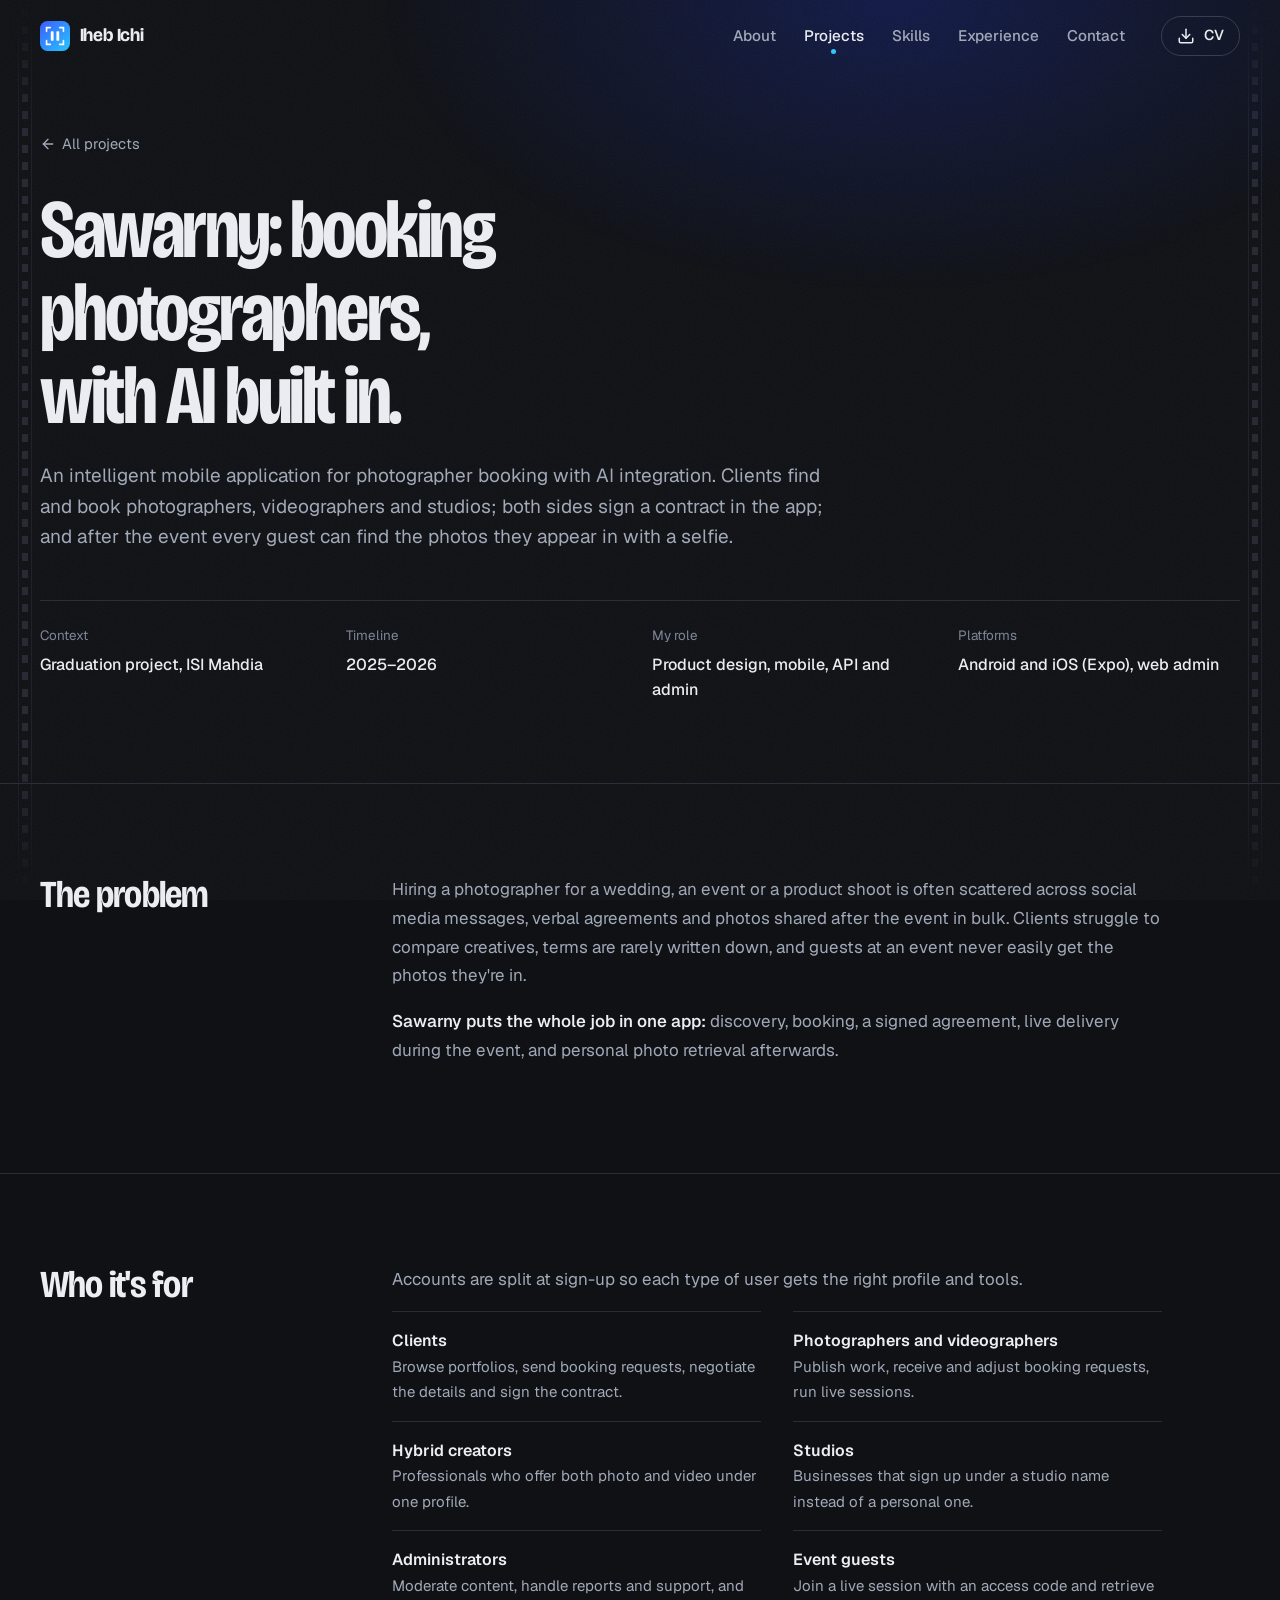
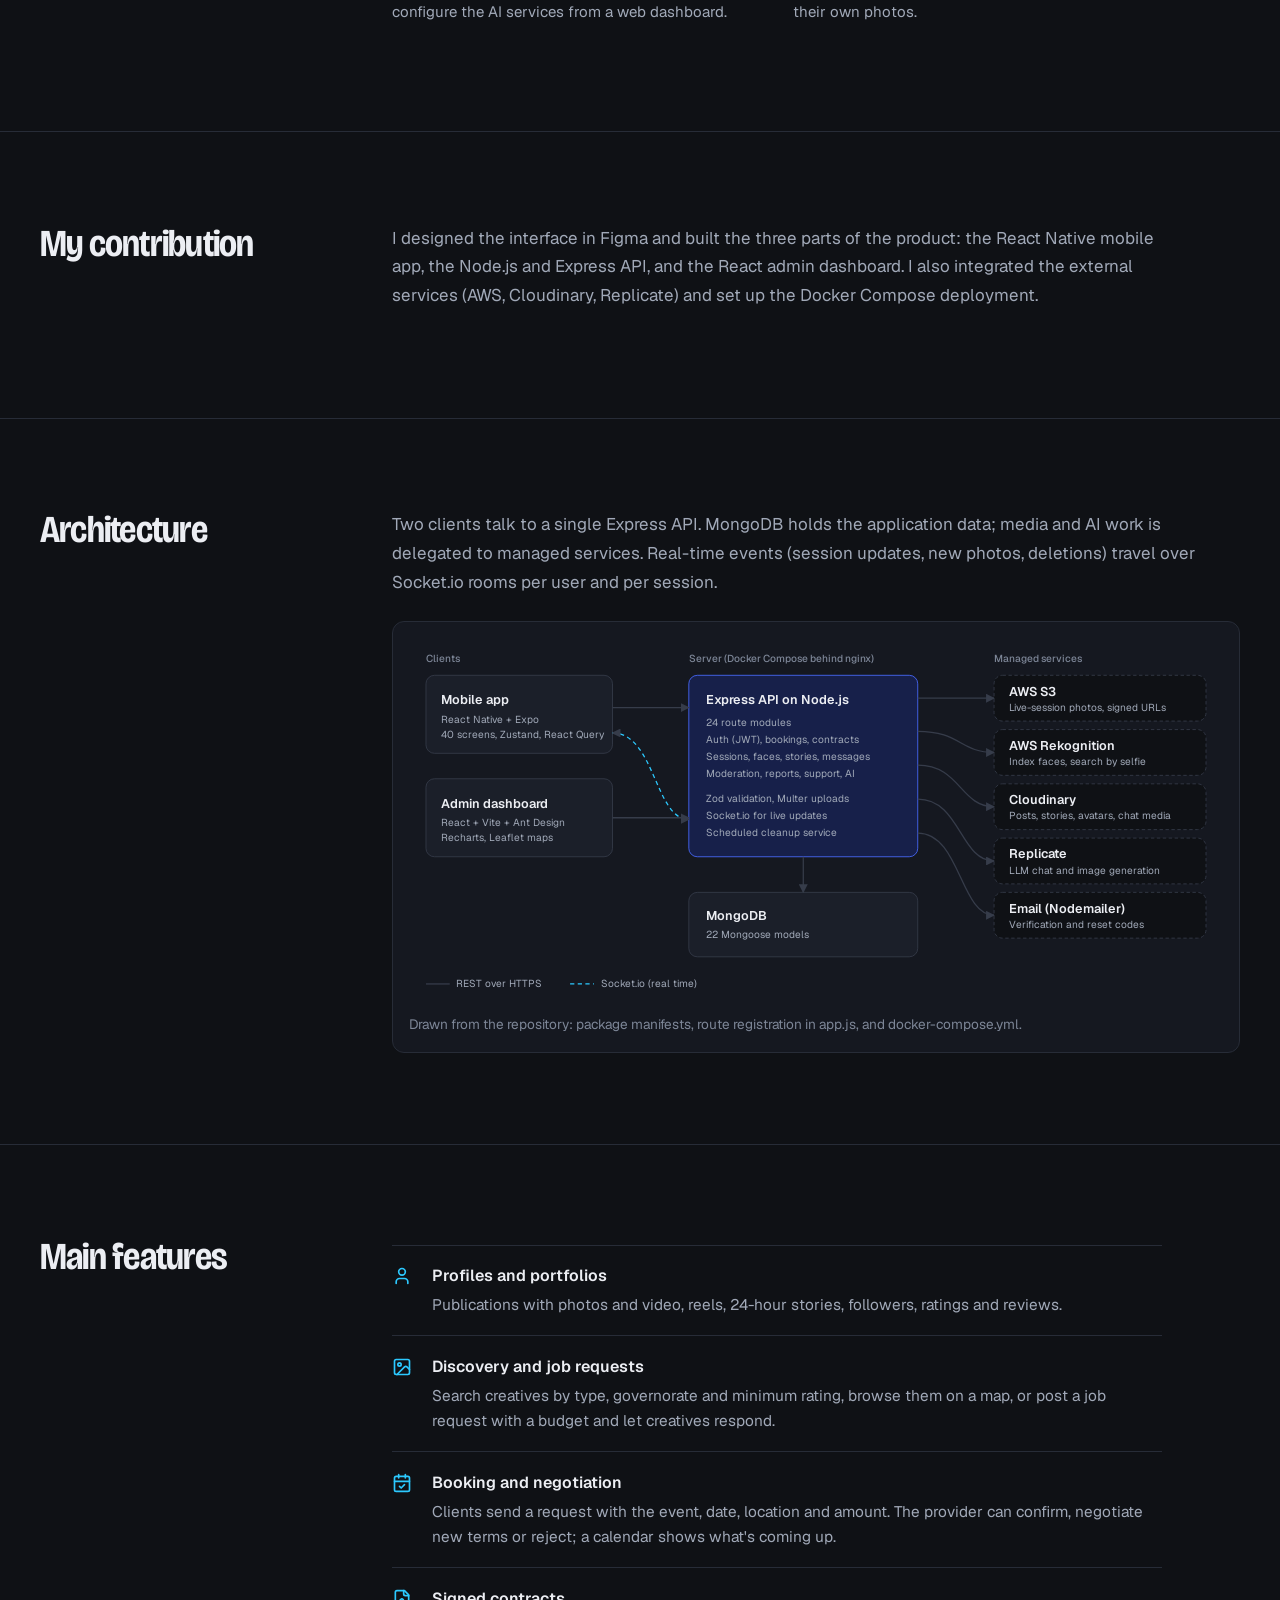
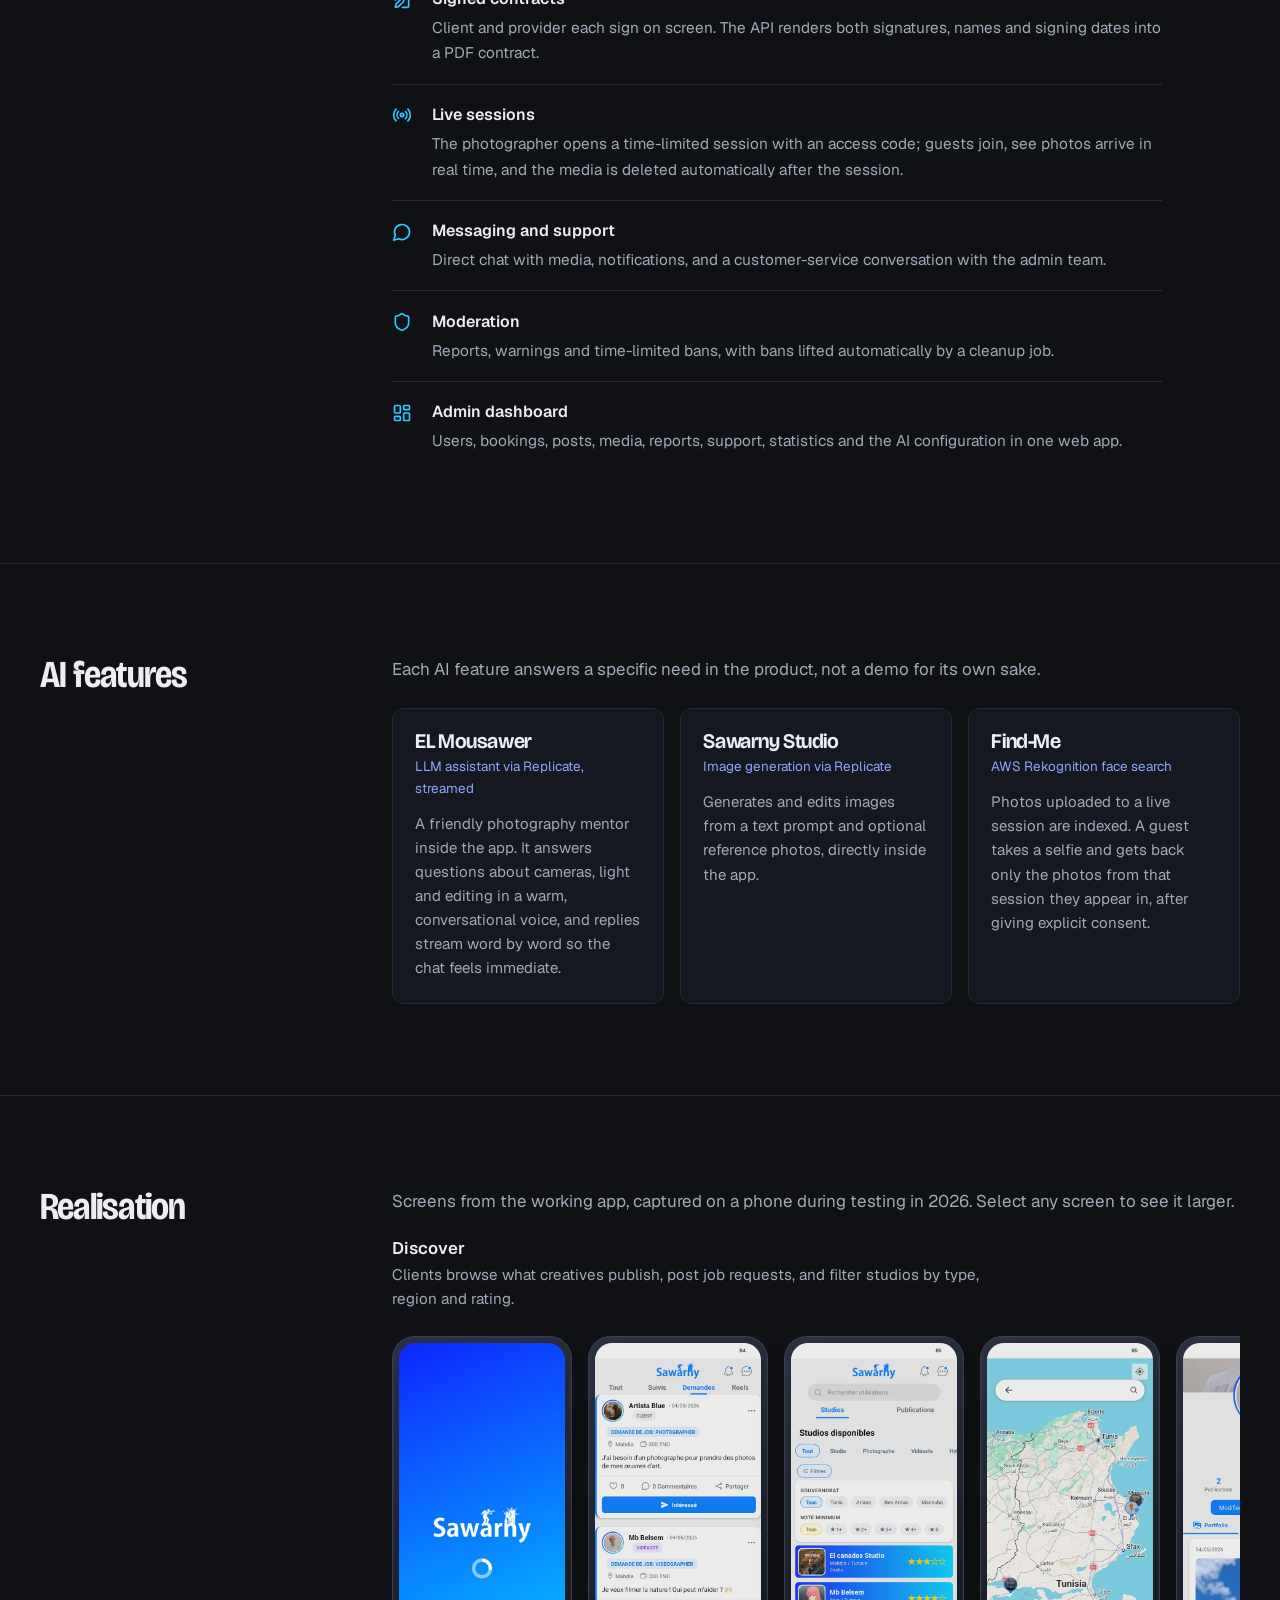
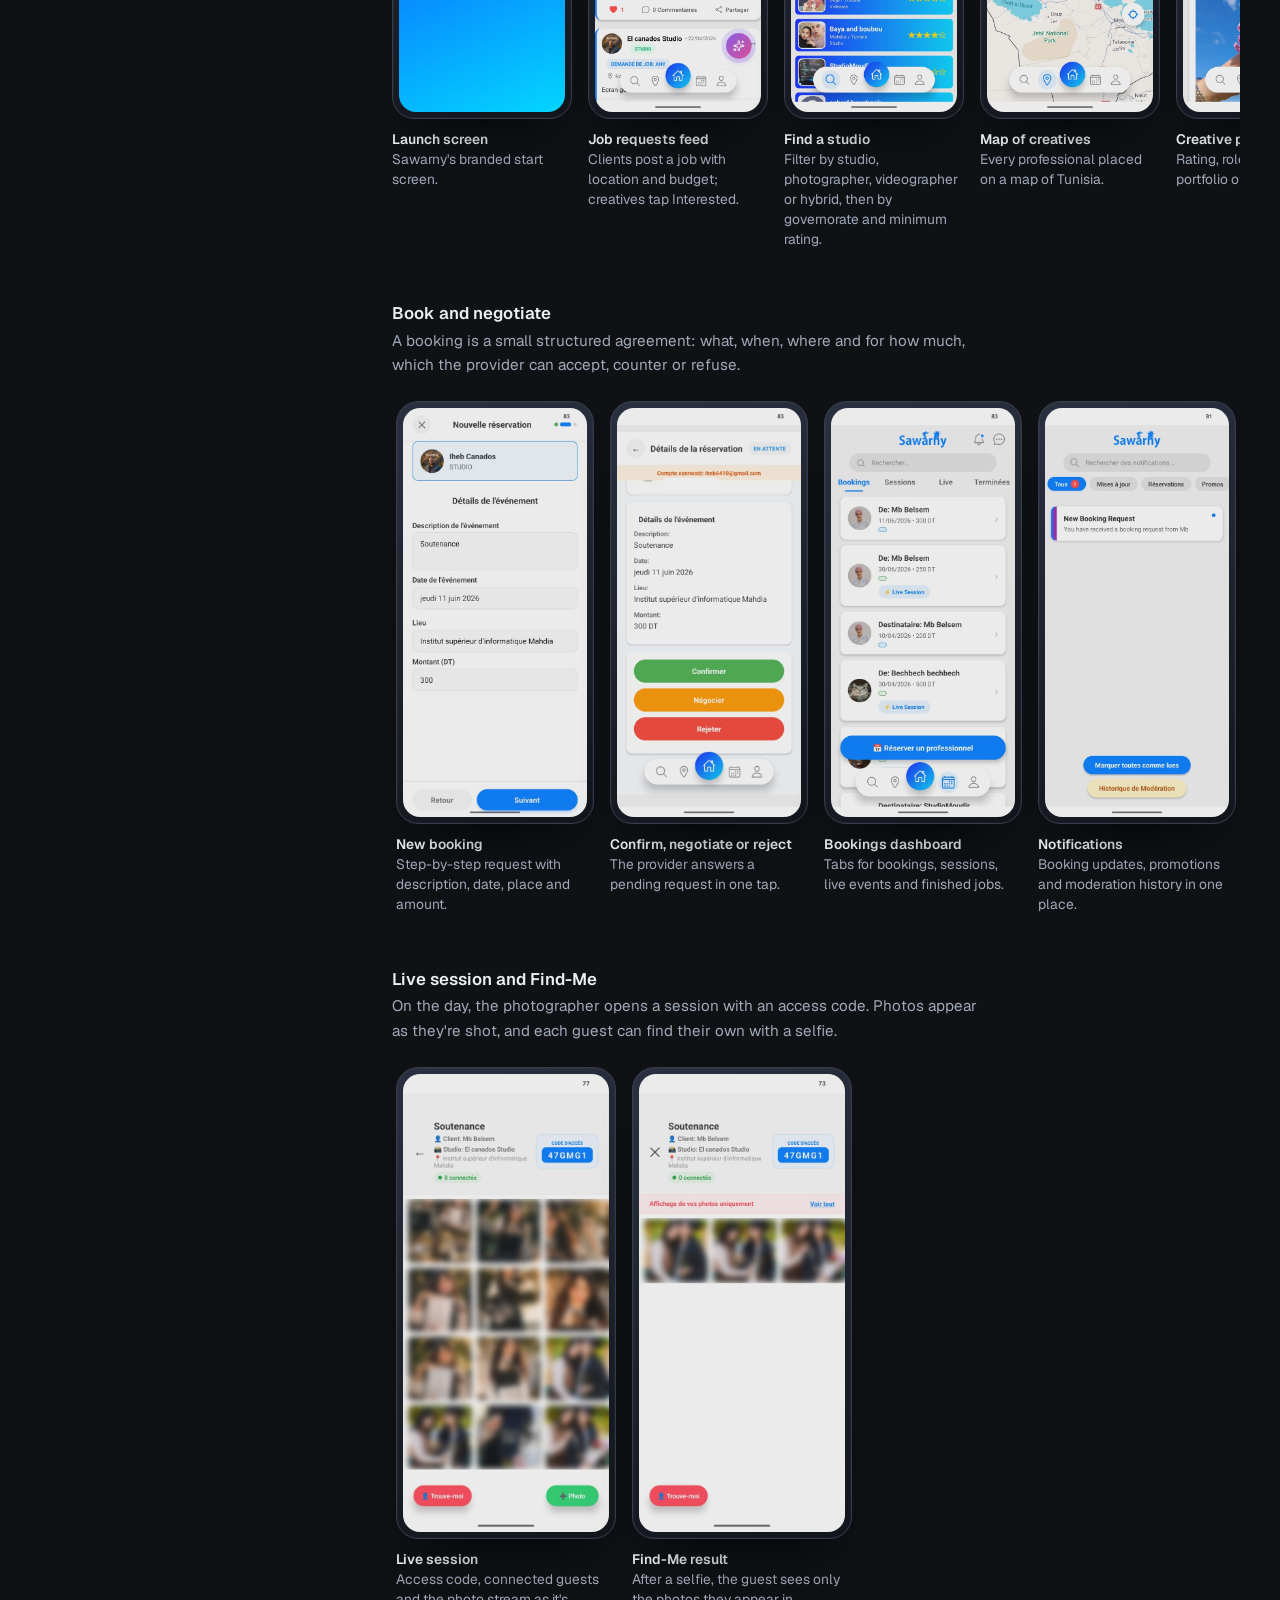
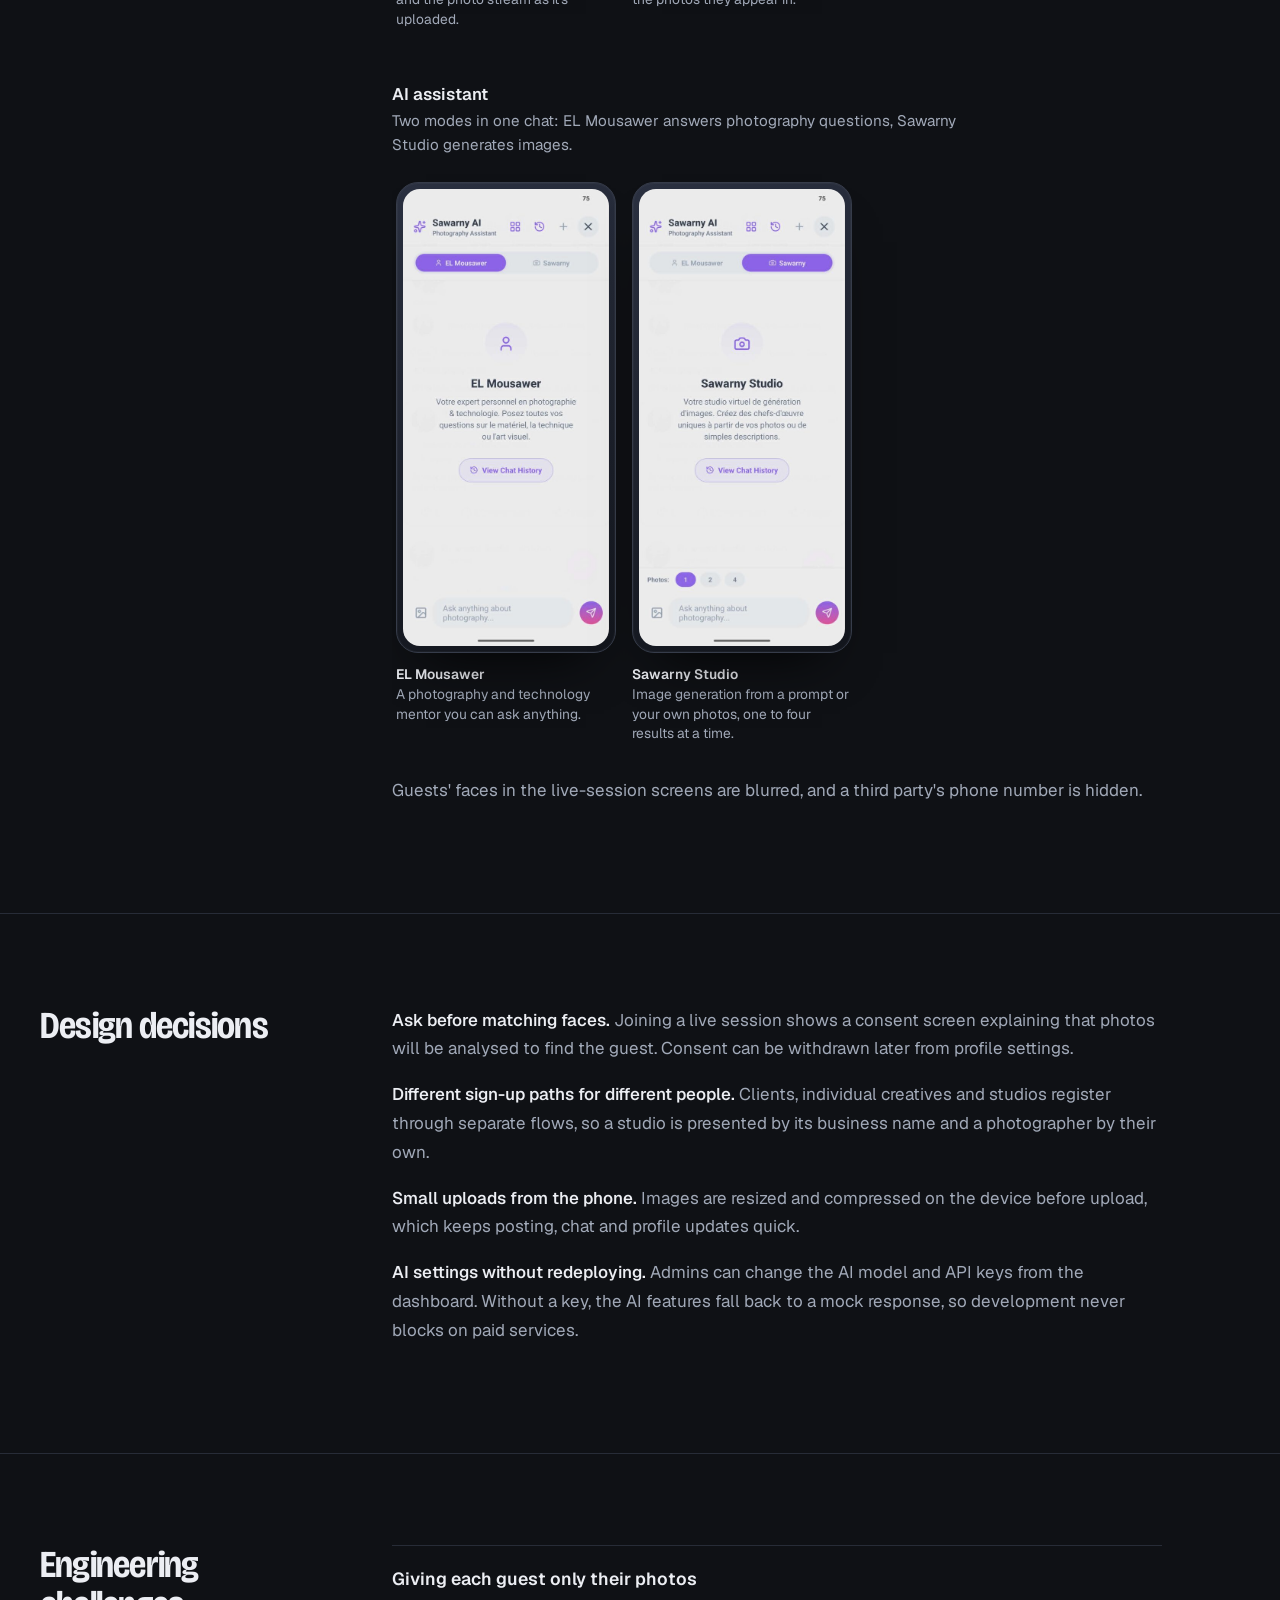
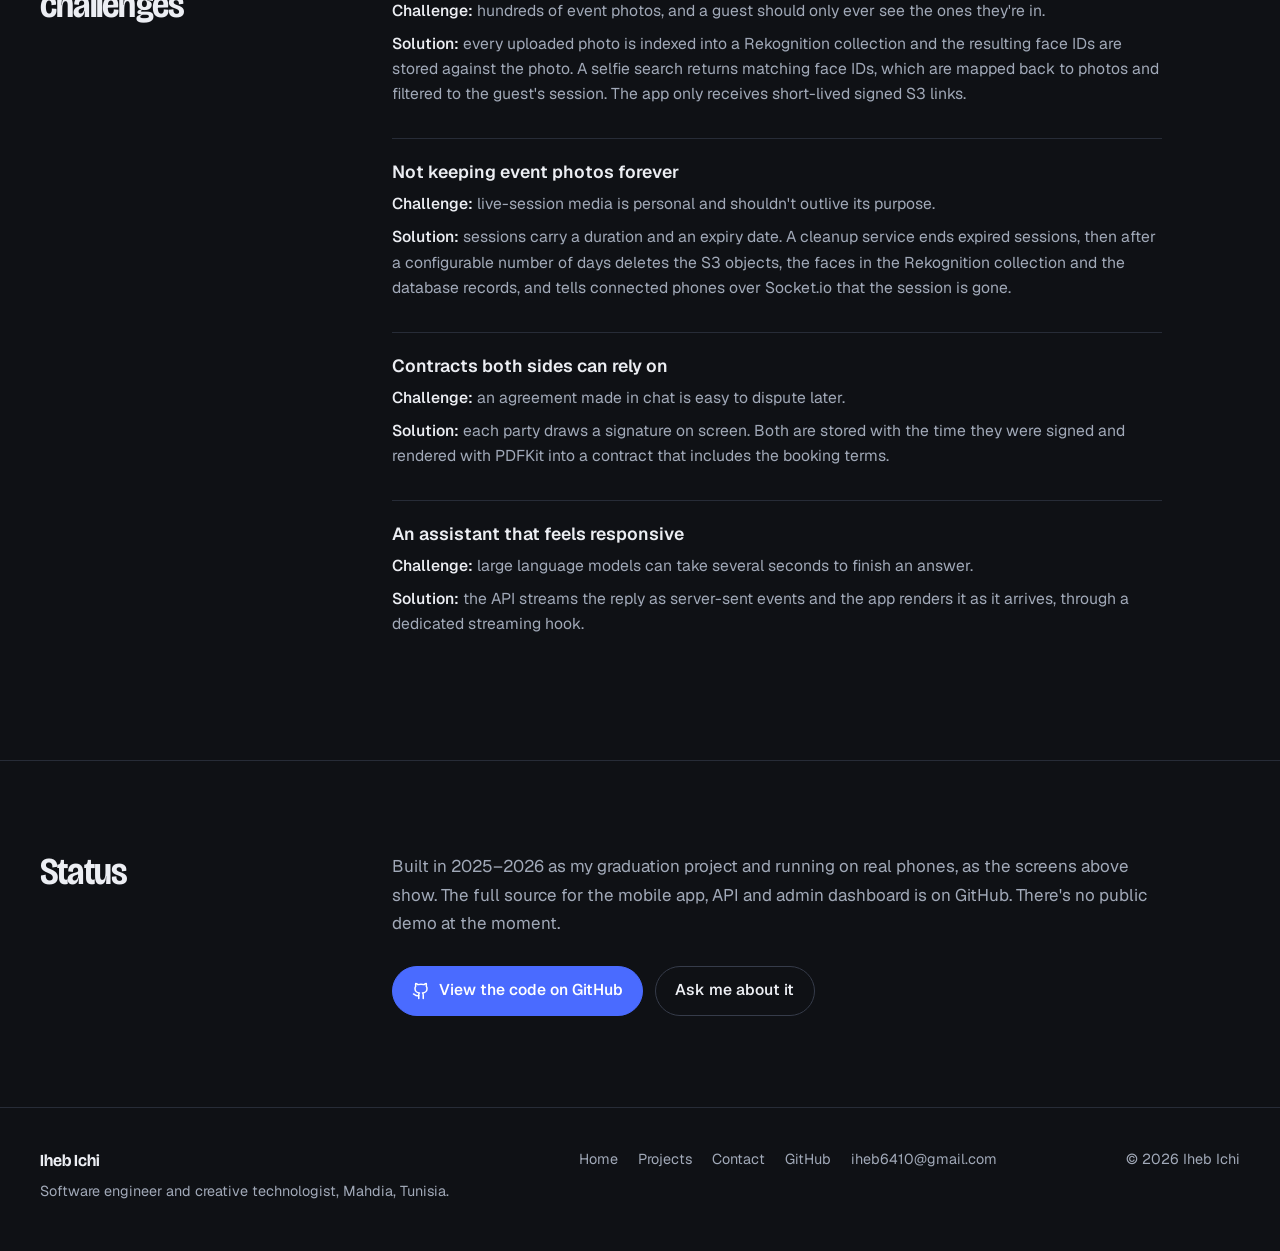
==== commit 92610945: "Add photo gallery, side animations; remove contact form Co-Authored-By: Claude Opus 5.5 <noreply@ant" ====
--- a/projects/sawarny/index.html
+++ b/projects/sawarny/index.html
@@ -57,6 +57,7 @@
 
 <a class="skip-link" href="#main">Skip to content</a>
 <div class="grain" aria-hidden="true"></div>
+<div class="ambient" id="ambient" aria-hidden="true"><div class="ambient__strip ambient__strip--l"></div><div class="ambient__strip ambient__strip--r"></div></div>
 <div class="cursor-light" aria-hidden="true"></div>
 
 <header class="site-header" id="top">
--- a/assets/css/site.css
+++ b/assets/css/site.css
@@ -498,8 +498,71 @@
 .frame h3 { font-size: var(--step-2); margin-bottom: .6rem; }
 .frame p { color: var(--muted); font-size: .95rem; }
 .frame__where { margin-top: auto; padding-top: 1rem; font-size: .84rem; color: var(--quiet); border-top: 1px solid var(--line); }
-.gallery { display: grid; grid-template-columns: repeat(auto-fill, minmax(220px, 1fr)); gap: 1rem; margin-top: 1.5rem; list-style: none; }
-.gallery img { width: 100%; aspect-ratio: 4/5; object-fit: cover; border-radius: var(--radius-m); }@media (max-width: 1100px) { .frames { grid-template-columns: repeat(2, minmax(0, 1fr)); } }
+
+/* Photo wall: a masonry contact sheet under the frames */
+.photo-wall { margin-top: clamp(3rem, 2rem + 3vw, 5rem); }
+.photo-wall__head { display: flex; flex-wrap: wrap; justify-content: space-between; gap: 1rem 2rem; align-items: end; margin-bottom: 1.5rem; }
+.photo-wall__head h3 { font-size: var(--step-2); }
+.photo-wall__head p { color: var(--muted); font-size: .95rem; margin-top: .4rem; max-width: 52ch; }
+.filter span { font-family: var(--font-mono); font-size: .75em; opacity: .6; margin-left: .15rem; }
+.photo-grid { list-style: none; columns: 4 220px; column-gap: 1rem; }
+.photo-viewport { --collapsed-h: 720px; }
+.photo-viewport.is-collapsed {
+  max-height: var(--collapsed-h); overflow: hidden;
+  -webkit-mask-image: linear-gradient(#000 72%, transparent); mask-image: linear-gradient(#000 72%, transparent);
+}
+.photo { break-inside: avoid; margin-bottom: 1rem; }
+.photo[hidden] { display: none; }
+.photo button {
+  all: unset; position: relative; display: block; cursor: zoom-in; overflow: hidden; isolation: isolate;
+  border-radius: var(--radius-m); background: var(--graphite-2); border: 1px solid var(--line);
+}
+.photo button:focus-visible { outline: 2px solid var(--cyan); outline-offset: 3px; }
+.photo img { display: block; width: 100%; height: auto; transition: transform .7s var(--ease), filter .5s var(--ease); }
+/* viewfinder corner marks */
+.photo button::before {
+  content: ""; position: absolute; inset: 12px; z-index: 2; pointer-events: none; opacity: 0; transform: scale(1.06);
+  transition: opacity .3s var(--ease), transform .45s var(--ease);
+  --c: rgba(255,255,255,.9);
+  background:
+    linear-gradient(var(--c), var(--c)) top left / 18px 1.5px no-repeat,
+    linear-gradient(var(--c), var(--c)) top left / 1.5px 18px no-repeat,
+    linear-gradient(var(--c), var(--c)) top right / 18px 1.5px no-repeat,
+    linear-gradient(var(--c), var(--c)) top right / 1.5px 18px no-repeat,
+    linear-gradient(var(--c), var(--c)) bottom left / 18px 1.5px no-repeat,
+    linear-gradient(var(--c), var(--c)) bottom left / 1.5px 18px no-repeat,
+    linear-gradient(var(--c), var(--c)) bottom right / 18px 1.5px no-repeat,
+    linear-gradient(var(--c), var(--c)) bottom right / 1.5px 18px no-repeat;
+}
+/* scrim so the frame number stays readable */
+.photo button::after {
+  content: ""; position: absolute; inset: 50% 0 0; z-index: 1; pointer-events: none; opacity: 0;
+  background: linear-gradient(transparent, rgba(5, 7, 12, .75)); transition: opacity .3s var(--ease);
+}
+.photo__tag {
+  position: absolute; left: 22px; bottom: 20px; z-index: 3; display: flex; gap: .55rem; align-items: baseline;
+  font-family: var(--font-mono); font-size: .72rem; letter-spacing: .08em; text-transform: uppercase; color: rgba(255,255,255,.92);
+  opacity: 0; transform: translateY(6px); transition: opacity .3s var(--ease), transform .35s var(--ease);
+}
+.photo__tag b { color: var(--rec); font-weight: 500; }
+.photo button:is(:hover, :focus-visible) img { transform: scale(1.045); }
+.photo button:is(:hover, :focus-visible)::before { opacity: 1; transform: none; }
+.photo button:is(:hover, :focus-visible)::after,
+.photo button:is(:hover, :focus-visible) .photo__tag { opacity: 1; transform: none; }
+/* while hovering one photo, the rest of the wall dims slightly */
+@media (hover: hover) {
+  .photo-grid:has(button:hover) .photo button:not(:hover) img { filter: brightness(.6) saturate(.8); }
+}
+@media (hover: none) { .photo button::after, .photo__tag { opacity: 1; transform: none; } }
+@media (prefers-reduced-motion: reduce) { .photo img, .photo button::before, .photo__tag { transition: none; } .photo button:is(:hover, :focus-visible) img { transform: none; } }
+.photo-wall__more { display: flex; justify-content: center; margin-top: 1rem; }
+.photo-wall__more[hidden] { display: none; }
+.photo-wall__more .btn { background: var(--graphite-2); box-shadow: 0 10px 30px -10px rgba(0,0,0,.8); }
+/* While the wall is open, "Show less" rides along the bottom of the screen so it can be closed from anywhere. */
+.photo-wall.is-open .photo-wall__more { position: sticky; bottom: 1.25rem; z-index: 5; }
+@media (max-width: 600px) { .photo-grid { columns: 2; column-gap: .6rem; } .photo { margin-bottom: .6rem; } .photo-viewport { --collapsed-h: 620px; } }
+
+@media (max-width: 1100px) { .frames { grid-template-columns: repeat(2, minmax(0, 1fr)); } }
 @media (max-width: 600px) { .frames { grid-template-columns: minmax(0, 1fr); } .frame { min-height: 0; } }
 
 /* ---------- Contact ---------- */
@@ -769,6 +832,13 @@
 .lightbox img { max-height: 88svh; max-width: 92vw; width: auto; border-radius: 18px; box-shadow: 0 0 60px -10px rgba(74,107,255,.5); }
 .lightbox__close { position: absolute; top: 1rem; right: 1rem; width: 46px; height: 46px; border-radius: 50%; border: 1px solid var(--line-strong); background: var(--graphite-2); color: var(--paper); cursor: pointer; display: grid; place-items: center; }
 .lightbox__close svg { width: 20px; height: 20px; }
+.lightbox__nav { position: absolute; top: 50%; transform: translateY(-50%); width: 48px; height: 48px; border-radius: 50%; border: 1px solid var(--line-strong); background: rgba(15,17,21,.75); color: var(--paper); cursor: pointer; display: grid; place-items: center; }
+.lightbox__nav[hidden] { display: none; }
+.lightbox__nav:hover { border-color: var(--muted); }
+.lightbox__nav svg { width: 22px; height: 22px; }
+.lightbox__nav--prev { left: 1rem; }
+.lightbox__nav--next { right: 1rem; }
+@media (max-width: 600px) { .lightbox__nav { top: auto; bottom: 3.5rem; transform: none; } }
 .lightbox__cap { position: absolute; bottom: 1rem; left: 1rem; right: 1rem; text-align: center; color: var(--muted); font-size: .9rem; }
 
 /* Flagship: real app screens over the brand gradient */
@@ -783,3 +853,52 @@
 }
 .shot { margin: 0; }
 .shot button { width: 100%; }
+
+/* ==========================================================================
+   Ambient side life: film strips, drifting camera/code glyphs, focus blips.
+   Lives behind the content (main is z-index 2), mostly in the side margins.
+   ========================================================================== */
+.ambient { position: fixed; inset: 0; z-index: 1; pointer-events: none; overflow: hidden; }
+.ambient__strip {
+  position: absolute; top: 0; bottom: 0; width: 14px; opacity: .55;
+  border-inline: 1px solid var(--line);
+  background: repeating-linear-gradient(180deg, transparent 0 9px, var(--line-strong) 9px 17px) center / 6px 100% no-repeat;
+  background-position-y: var(--scroll, 0px);
+  -webkit-mask-image: linear-gradient(transparent, #000 15%, #000 85%, transparent); mask-image: linear-gradient(transparent, #000 15%, #000 85%, transparent);
+}
+.ambient__strip--l { left: 18px; }
+.ambient__strip--r { right: 18px; }
+.glyph {
+  position: absolute; bottom: -60px; font-family: var(--font-mono); font-size: var(--s, .78rem); letter-spacing: .06em;
+  color: var(--c, var(--quiet)); white-space: nowrap; opacity: 0; will-change: transform, opacity;
+  animation: drift var(--d, 26s) linear forwards;
+}
+.glyph--box { width: var(--w, 26px); aspect-ratio: 1; border: 1.5px solid var(--c, var(--quiet)); border-radius: 3px; }
+.glyph--ring { width: var(--w, 22px); aspect-ratio: 1; border: 1.5px dashed var(--c, var(--quiet)); border-radius: 50%; }
+.glyph--dot { width: 7px; height: 7px; border-radius: 50%; background: var(--rec); box-shadow: 0 0 10px rgba(255,75,62,.7); }
+@keyframes drift {
+  0%   { opacity: 0; transform: translate3d(0, 0, 0) rotate(0deg); }
+  10%  { opacity: var(--o, .55); }
+  50%  { transform: translate3d(var(--sway, 14px), -55vh, 0) rotate(calc(var(--r, 40deg) / 2)); }
+  88%  { opacity: var(--o, .55); }
+  100% { opacity: 0; transform: translate3d(calc(var(--sway, 14px) * -0.6), calc(-100vh - 120px), 0) rotate(var(--r, 40deg)); }
+}
+/* A focus box that hunts, locks green, then lets go */
+.blip { position: absolute; width: 44px; aspect-ratio: 1; animation: blip 2.6s var(--ease) forwards; }
+.blip::before, .blip::after { content: ""; position: absolute; inset: 0; border-radius: 4px; }
+.blip::before {
+  --k: rgba(255,255,255,.85);
+  background:
+    linear-gradient(var(--k), var(--k)) top left / 10px 1.5px no-repeat, linear-gradient(var(--k), var(--k)) top left / 1.5px 10px no-repeat,
+    linear-gradient(var(--k), var(--k)) top right / 10px 1.5px no-repeat, linear-gradient(var(--k), var(--k)) top right / 1.5px 10px no-repeat,
+    linear-gradient(var(--k), var(--k)) bottom left / 10px 1.5px no-repeat, linear-gradient(var(--k), var(--k)) bottom left / 1.5px 10px no-repeat,
+    linear-gradient(var(--k), var(--k)) bottom right / 10px 1.5px no-repeat, linear-gradient(var(--k), var(--k)) bottom right / 1.5px 10px no-repeat;
+  animation: blip-lock 2.6s linear forwards;
+}
+.blip::after { border: 1px solid #5df29a; opacity: 0; animation: blip-ring 2.6s var(--ease) forwards; }
+@keyframes blip { 0% { opacity: 0; transform: scale(1.7); } 18% { opacity: 1; transform: scale(1.1); } 30% { transform: scale(1.25); } 42% { transform: scale(1); } 80% { opacity: 1; } 100% { opacity: 0; transform: scale(.94); } }
+@keyframes blip-lock { 0%, 40% { --k: rgba(255,255,255,.85); } 41%, 100% { --k: #5df29a; } }
+@keyframes blip-ring { 0%, 40% { opacity: 0; transform: scale(1); } 46% { opacity: .9; } 100% { opacity: 0; transform: scale(1.9); } }
+@media (max-width: 1100px) { .ambient__strip { display: none; } }
+@media (prefers-reduced-motion: reduce) { .ambient { display: none; } }
+@media print { .ambient { display: none; } }
